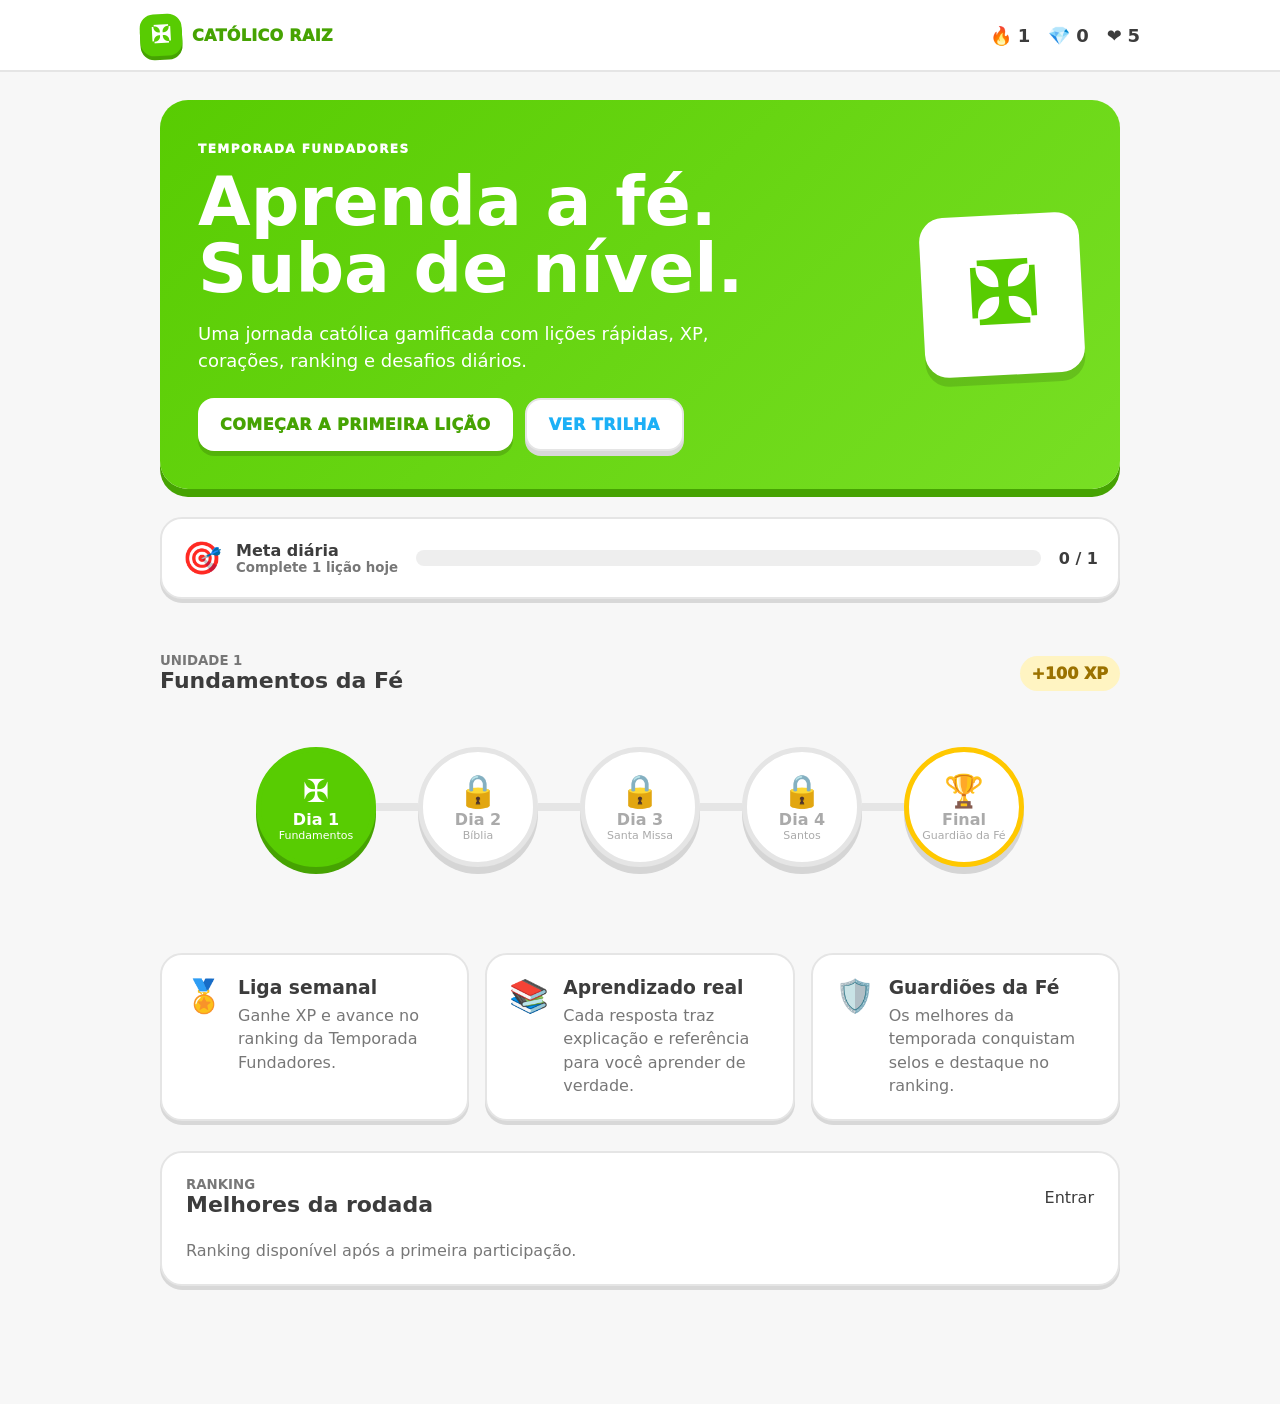
==== index.html @ 358987df "Remover autenticação antiga da home" ====
<!doctype html><html lang="pt-BR"><head><meta charset="utf-8"><meta name="viewport" content="width=device-width,initial-scale=1"><title>Liga do Católico Raiz</title><meta name="description" content="Aprenda, dispute e prove seu conhecimento da fé católica em uma jornada gamificada."><link rel="icon" href="favicon.svg" type="image/svg+xml"><link rel="stylesheet" href="styles.css"></head><body class="app-bg"><header class="app-header"><a class="app-brand" href="/"><span class="mascot small">✠</span><span>CATÓLICO RAIZ</span></a><div class="header-stats"><span>🔥 <b>1</b></span><span>💎 <b>0</b></span><span>❤️ <b>5</b></span></div></header><main class="home-shell"><section class="welcome-card"><div><span class="eyebrow">TEMPORADA FUNDADORES</span><h1>Aprenda a fé.<br>Suba de nível.</h1><p>Uma jornada católica gamificada com lições rápidas, XP, corações, ranking e desafios diários.</p><div class="actions"><a class="game-btn primary" href="/quiz">COMEÇAR A PRIMEIRA LIÇÃO</a><a class="game-btn secondary" href="#trilha">VER TRILHA</a></div></div><div class="mascot hero-mascot">✠</div></section><section class="daily-box"><div><span class="daily-icon">🎯</span><div><b>Meta diária</b><small>Complete 1 lição hoje</small></div></div><div class="daily-progress"><span style="width:0%"></span></div><strong>0 / 1</strong></section><section id="trilha" class="path-section"><div class="section-title"><span><small>UNIDADE 1</small><b>Fundamentos da Fé</b></span><span class="xp-pill">+100 XP</span></div><div class="learning-path"><a class="lesson-node active" href="/quiz"><span class="node-icon">✠</span><b>Dia 1</b><small>Fundamentos</small></a><div class="path-line"></div><div class="lesson-node locked"><span class="node-icon">🔒</span><b>Dia 2</b><small>Bíblia</small></div><div class="path-line"></div><div class="lesson-node locked"><span class="node-icon">🔒</span><b>Dia 3</b><small>Santa Missa</small></div><div class="path-line"></div><div class="lesson-node locked"><span class="node-icon">🔒</span><b>Dia 4</b><small>Santos</small></div><div class="path-line"></div><div class="lesson-node locked boss"><span class="node-icon">🏆</span><b>Final</b><small>Guardião da Fé</small></div></div></section><section class="home-grid"><article class="soft-card"><span class="card-icon">🏅</span><div><h3>Liga semanal</h3><p>Ganhe XP e avance no ranking da Temporada Fundadores.</p></div></article><article class="soft-card"><span class="card-icon">📚</span><div><h3>Aprendizado real</h3><p>Cada resposta traz explicação e referência para você aprender de verdade.</p></div></article><article class="soft-card"><span class="card-icon">🛡️</span><div><h3>Guardiões da Fé</h3><p>Os melhores da temporada conquistam selos e destaque no ranking.</p></div></article></section><section id="ranking" class="leader-card"><div class="section-title"><span><small>RANKING</small><b>Melhores da rodada</b></span><a href="/quiz">Entrar</a></div><div id="publicRanking" class="ranking-list"><p class="muted">Carregando ranking...</p></div></section></main><nav class="bottom-nav"><a class="selected" href="/"><span>⌂</span><small>Aprender</small></a><a href="#trilha"><span>🗺️</span><small>Trilha</small></a><a href="#ranking"><span>🏆</span><small>Ranking</small></a></nav><script src="config.js"></script><script src="api.js"></script><script src="home.js"></script></body></html>
---- styles.css ----
:root{--green:#58cc02;--green-dark:#46a302;--green-soft:#d7ffb8;--blue:#1cb0f6;--blue-dark:#1488c2;--yellow:#ffc800;--red:#ff4b4b;--purple:#ce82ff;--ink:#3c3c3c;--muted:#777;--line:#e5e5e5;--bg:#f7f7f7;--white:#fff;--shadow:0 4px 0 #d8d8d8}*{box-sizing:border-box}html{scroll-behavior:smooth}body{margin:0;font-family:Nunito,Inter,system-ui,-apple-system,Segoe UI,sans-serif;color:var(--ink);background:var(--bg)}a{text-decoration:none;color:inherit}button,input{font:inherit}.hidden{display:none!important}.app-bg{padding-bottom:90px}.app-header{height:72px;border-bottom:2px solid var(--line);background:#fff;display:flex;align-items:center;justify-content:space-between;padding:0 max(24px,calc((100vw - 1000px)/2));position:sticky;top:0;z-index:20}.app-brand{display:flex;align-items:center;gap:10px;font-weight:1000;color:var(--green-dark);letter-spacing:.02em}.mascot{width:76px;height:76px;border-radius:24px;background:var(--green);color:#fff;display:grid;place-items:center;font-size:40px;font-weight:1000;box-shadow:0 6px 0 var(--green-dark);transform:rotate(-3deg)}.mascot.small{width:42px;height:42px;border-radius:14px;font-size:24px;box-shadow:0 4px 0 var(--green-dark)}.header-stats{display:flex;gap:18px;font-size:18px}.home-shell{width:min(960px,92%);margin:28px auto}.welcome-card{background:linear-gradient(135deg,#58cc02,#78df24);border-radius:28px;padding:38px;display:flex;align-items:center;justify-content:space-between;color:#fff;box-shadow:0 8px 0 #46a302}.welcome-card h1{font-size:clamp(40px,7vw,68px);line-height:.98;margin:12px 0}.welcome-card p{font-size:18px;max-width:590px;line-height:1.5}.hero-mascot{width:160px;height:160px;font-size:84px;background:#fff;color:var(--green);box-shadow:0 9px 0 rgba(0,0,0,.13)}.eyebrow{font-size:12px;font-weight:1000;letter-spacing:.12em}.actions{display:flex;gap:12px;flex-wrap:wrap;margin-top:24px}.actions.vertical{flex-direction:column}.game-btn{border:0;border-radius:16px;padding:15px 22px;font-weight:1000;letter-spacing:.03em;cursor:pointer;display:inline-flex;justify-content:center;align-items:center;transition:.15s;box-shadow:0 5px 0 #d8d8d8}.game-btn:active{transform:translateY(3px);box-shadow:0 2px 0 #ccc}.game-btn.primary{background:var(--green);color:#fff;box-shadow:0 5px 0 var(--green-dark)}.welcome-card .game-btn.primary{background:#fff;color:var(--green-dark);box-shadow:0 5px 0 rgba(0,0,0,.15)}.game-btn.secondary{background:#fff;color:var(--blue);border:2px solid var(--line)}.game-btn.danger{background:#fff;color:var(--red);border:2px solid #ffd1d1}.game-btn.full{width:100%}.game-btn.disabled{background:#e5e5e5;color:#aaa;box-shadow:0 5px 0 #ccc}.daily-box,.soft-card,.leader-card,.lesson-card,.dashboard-card,.metric-grid article{background:#fff;border:2px solid var(--line);border-radius:22px;box-shadow:var(--shadow)}.daily-box{margin:28px 0;padding:20px;display:grid;grid-template-columns:auto 1fr auto;align-items:center;gap:18px}.daily-box>div:first-child{display:flex;align-items:center;gap:14px}.daily-box small,.rank-row small,.section-title small{display:block;color:var(--muted);font-weight:800}.daily-icon,.card-icon{font-size:32px}.daily-progress{height:16px;background:#eee;border-radius:99px;overflow:hidden}.daily-progress span{display:block;height:100%;background:var(--yellow)}.path-section{padding:26px 0}.section-title{display:flex;align-items:center;justify-content:space-between;margin-bottom:24px}.section-title b{font-size:22px}.xp-pill,.update-pill{background:#fff4c2;color:#9b7200;padding:8px 12px;border-radius:99px;font-weight:1000}.learning-path{display:flex;align-items:center;justify-content:center;flex-wrap:wrap;padding:30px 0}.lesson-node{width:120px;height:120px;border-radius:50%;background:#fff;border:5px solid var(--line);display:flex;flex-direction:column;align-items:center;justify-content:center;text-align:center;box-shadow:0 7px 0 #d5d5d5}.lesson-node.active{background:var(--green);border-color:var(--green);color:#fff;box-shadow:0 7px 0 var(--green-dark)}.lesson-node.locked{color:#aaa}.lesson-node.boss{border-color:var(--yellow)}.node-icon{font-size:32px}.lesson-node small{font-size:11px}.path-line{width:42px;height:8px;background:var(--line)}.home-grid{display:grid;grid-template-columns:repeat(3,1fr);gap:16px;margin:30px 0}.soft-card{padding:22px;display:flex;gap:14px}.soft-card h3{margin:0 0 6px}.soft-card p{margin:0;color:var(--muted);line-height:1.45}.leader-card{padding:24px}.ranking-list{display:grid;gap:10px}.rank-row{display:grid;grid-template-columns:42px 46px 1fr auto;align-items:center;padding:12px;border-radius:14px}.rank-row:hover{background:#f5f5f5}.rank-pos{font-weight:1000;text-align:center}.rank-pos.podium{color:#dd9d00;font-size:20px}.rank-avatar{font-size:28px}.rank-row strong{color:var(--blue)}.bottom-nav{display:none}.muted,.empty-state{color:var(--muted)}.quiz-bg{min-height:100vh;background:#fff}.lesson-header{height:76px;display:grid;grid-template-columns:48px 1fr auto;align-items:center;gap:18px;width:min(760px,92%);margin:auto}.icon-btn{border:0;background:transparent;color:#aaa;font-size:36px;font-weight:700;cursor:pointer}.lesson-progress{height:16px;background:#e5e5e5;border-radius:99px;overflow:hidden}.lesson-progress span{display:block;height:100%;background:var(--green);width:0;transition:.25s}.heart-counter{font-size:20px}.lesson-shell{width:min(720px,92%);margin:18px auto 60px}.center-card,.start-card,.result-card{padding:38px;text-align:center}.center-card .mascot,.start-card .mascot,.result-card .mascot{margin:0 auto 24px}.bounce{animation:bounce 1.3s infinite}@keyframes bounce{50%{transform:translateY(-8px) rotate(3deg)}}.start-card h1,.result-card h1{font-size:42px;margin:10px 0}.start-card>p{font-size:18px;color:var(--muted)}.lesson-info{display:flex;justify-content:center;gap:12px;flex-wrap:wrap;margin:22px 0}.lesson-info span{background:#f3f3f3;border-radius:99px;padding:9px 13px;font-weight:900}.input-grid{display:grid;grid-template-columns:1fr 1fr;gap:14px;text-align:left}.input-grid label,.admin-login label{display:grid;gap:7px;font-weight:900}.input-grid input,.admin-login input{border:2px solid var(--line);border-radius:14px;padding:14px;outline:none}.input-grid input:focus,.admin-login input:focus{border-color:var(--blue)}.consent{display:flex;gap:10px;text-align:left;margin:18px 0;color:var(--muted);font-size:13px}.question-top{display:flex;justify-content:space-between;align-items:center;margin-bottom:12px}.category-pill,.timer-pill{padding:8px 12px;border-radius:99px;font-weight:1000;font-size:12px}.category-pill{background:#ddf4ff;color:var(--blue-dark)}.timer-pill{background:#fff3f3;color:var(--red)}.question-card{padding:30px}.question-count{color:var(--muted);font-weight:900}.question-card h2{font-size:29px;line-height:1.25}.answer-grid{display:grid;gap:12px;margin-top:24px}.answer-btn{background:#fff;border:2px solid var(--line);box-shadow:0 4px 0 #d8d8d8;border-radius:17px;padding:15px;display:grid;grid-template-columns:42px 1fr;text-align:left;align-items:center;cursor:pointer;color:var(--ink)}.answer-btn span{width:34px;height:34px;border:2px solid var(--line);border-radius:10px;display:grid;place-items:center;font-weight:1000}.answer-btn.selected{border-color:var(--blue);background:#ddf4ff;box-shadow:0 4px 0 #84d8ff;color:var(--blue-dark)}.answer-btn.correct{border-color:var(--green);background:#d7ffb8;box-shadow:0 4px 0 #a5e66c}.answer-btn.wrong{border-color:var(--red);background:#ffdfe0;box-shadow:0 4px 0 #ffb4b4}.feedback-panel{margin:18px 0;padding:20px;border-radius:20px;display:grid;grid-template-columns:52px 1fr auto;gap:14px;align-items:center}.feedback-panel.success{background:#d7ffb8;color:#397b00}.feedback-panel.failure{background:#ffdfe0;color:#a32222}.feedback-icon{width:46px;height:46px;border-radius:50%;background:#fff;display:grid;place-items:center;font-size:28px;font-weight:1000}.feedback-panel h3,.feedback-panel p{margin:0 0 5px}.feedback-panel small{font-weight:900}.result-card{overflow:hidden}.confetti{font-size:36px;color:var(--yellow)}.result-stats{display:grid;grid-template-columns:repeat(3,1fr);gap:12px;margin:25px 0}.result-stats div{border:2px solid var(--line);border-radius:18px;padding:16px}.result-stats span,.result-stats b,.result-stats small{display:block}.result-stats span{font-size:26px}.result-stats b{font-size:24px}.result-stats small{color:var(--muted)}.admin-bg{background:#f4f7fb}.admin-login{width:min(440px,92%);margin:8vh auto;background:#fff;border:2px solid var(--line);border-radius:26px;padding:34px;text-align:center;box-shadow:var(--shadow)}.admin-login .mascot{margin:0 auto 22px}.admin-login h1{font-size:36px;margin:10px}.admin-login p{color:var(--muted)}.admin-login form{text-align:left}.admin-dashboard{width:min(1280px,94%);margin:28px auto 60px}.admin-header{display:flex;justify-content:space-between;align-items:center;gap:20px}.admin-header h1{font-size:44px;margin:8px 0}.admin-header p{color:var(--muted)}.metric-grid{display:grid;grid-template-columns:repeat(6,1fr);gap:14px;margin:24px 0}.metric-grid article{padding:18px}.metric-grid span{font-size:26px}.metric-grid small,.metric-grid b{display:block}.metric-grid small{color:var(--muted);font-weight:900;margin:8px 0 4px}.metric-grid b{font-size:30px}.admin-layout{display:grid;grid-template-columns:1.4fr .6fr;gap:18px}.dashboard-card{padding:22px;margin-bottom:18px}.sticky-card{position:sticky;top:18px}.admin-bar-row{display:grid;grid-template-columns:34px 1fr 80px;gap:12px;align-items:center;margin:12px 0}.admin-bar-row>div{height:14px;background:#eee;border-radius:99px;overflow:hidden}.admin-bar-row i{display:block;height:100%;background:var(--blue)}.admin-bar-row b{text-align:right;font-size:13px}.insight-head{display:flex;justify-content:space-between;align-items:center}.insight-head small{display:block;color:var(--muted)}.accuracy-badge{background:#fff4c2;color:#9b7200;padding:7px 10px;border-radius:99px;font-weight:1000}.accuracy-badge.good{background:#d7ffb8;color:#397b00}.accuracy-badge.bad{background:#ffdfe0;color:#a32222}.insight-chips{display:flex;gap:8px;flex-wrap:wrap;margin:14px 0}.insight-chips span{background:#f3f3f3;border-radius:99px;padding:7px 10px;font-size:12px;font-weight:900}.table-wrap{overflow:auto}table{width:100%;border-collapse:collapse}th,td{text-align:left;padding:13px;border-bottom:1px solid var(--line)}th{font-size:12px;color:var(--muted)}.status{padding:6px 9px;border-radius:99px;font-size:11px;font-weight:1000}.status.submitted{background:#d7ffb8;color:#397b00}.status.in_progress{background:#ddf4ff;color:#1488c2}.status.expired{background:#ffdfe0;color:#a32222}.error{color:var(--red);font-weight:800}.footer{color:var(--muted)}@media(max-width:900px){.home-grid,.admin-layout{grid-template-columns:1fr}.metric-grid{grid-template-columns:repeat(3,1fr)}.hero-mascot{display:none}.learning-path{flex-direction:column}.path-line{width:8px;height:35px}.sticky-card{position:static}}@media(max-width:620px){.app-header{height:60px;padding:0 16px}.header-stats{gap:9px;font-size:14px}.home-shell{margin-top:16px}.welcome-card{padding:25px;box-shadow:0 6px 0 var(--green-dark)}.welcome-card h1{font-size:43px}.welcome-card p{font-size:16px}.daily-box{grid-template-columns:1fr auto}.daily-progress{grid-column:1/-1}.home-grid{grid-template-columns:1fr}.bottom-nav{position:fixed;bottom:0;left:0;right:0;height:74px;background:#fff;border-top:2px solid var(--line);display:flex;justify-content:space-around;z-index:30}.bottom-nav a{display:flex;flex-direction:column;align-items:center;justify-content:center;color:#aaa;font-weight:900}.bottom-nav a.selected{color:var(--green)}.bottom-nav span{font-size:24px}.input-grid{grid-template-columns:1fr}.lesson-shell{width:94%}.lesson-card{border-radius:18px}.question-card,.start-card,.result-card{padding:22px}.feedback-panel{grid-template-columns:45px 1fr}.feedback-panel .game-btn{grid-column:1/-1}.result-stats{gap:7px}.result-stats div{padding:11px}.metric-grid{grid-template-columns:repeat(2,1fr)}.admin-header{align-items:flex-start;flex-direction:column}.admin-header h1{font-size:36px}.admin-dashboard{width:92%}.section-title{align-items:flex-start;gap:10px}.app-brand>span:last-child{display:none}}
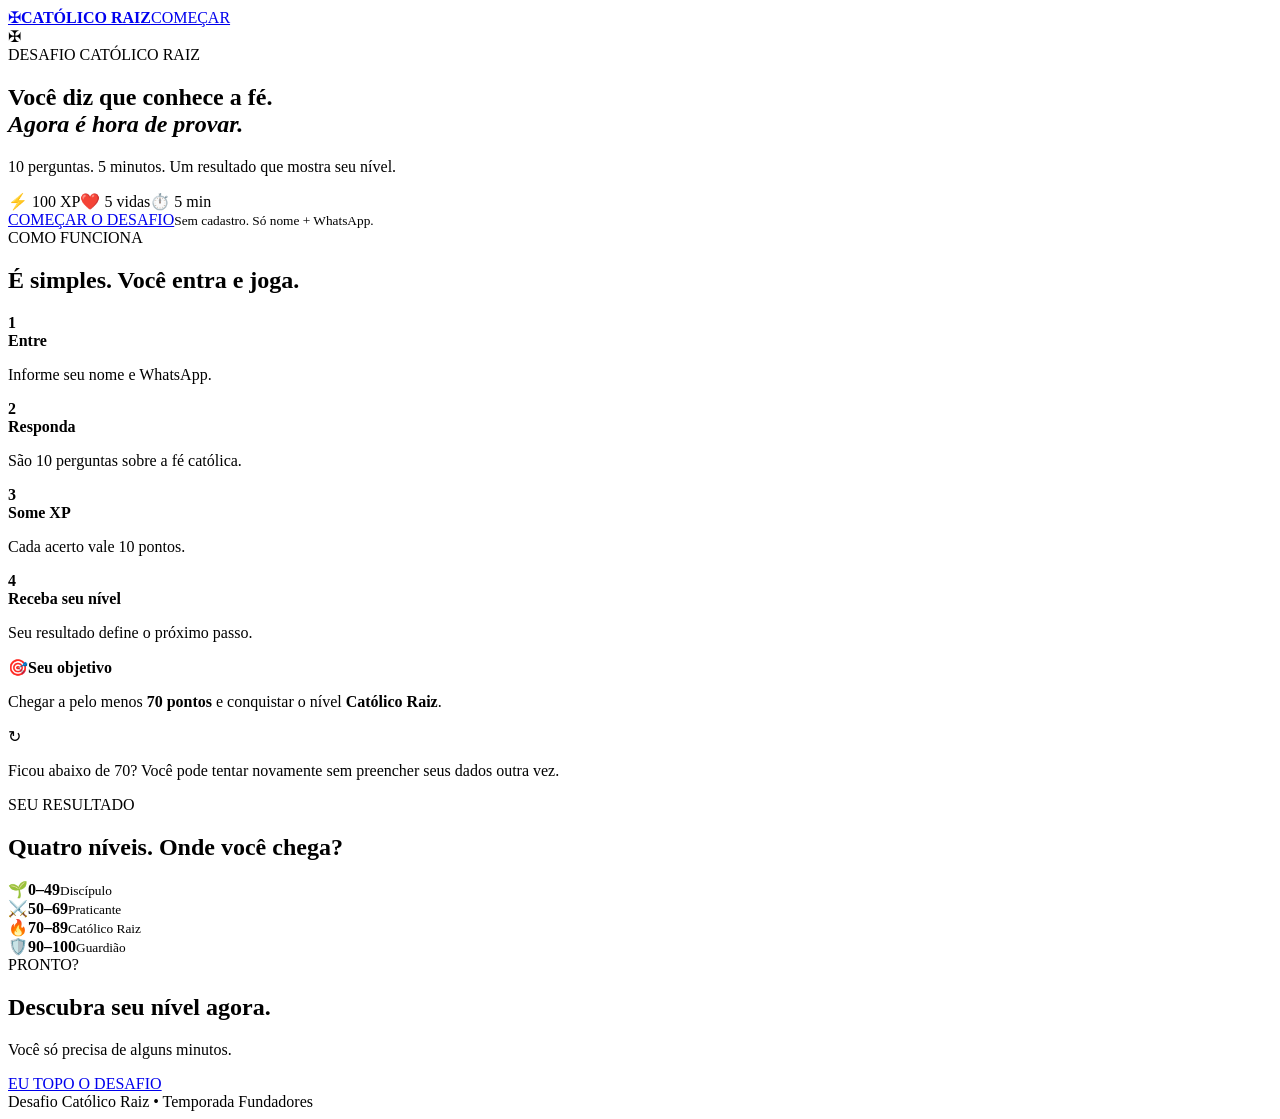
==== commit 7516f4bf: "Adicionar home explicativa e direcional" ====
--- a/index.html
+++ b/index.html
@@ -1 +1 @@
-<!doctype html><html lang="pt-BR"><head><meta charset="utf-8"><meta name="viewport" content="width=device-width,initial-scale=1"><title>Liga do Católico Raiz</title><meta name="description" content="Aprenda, dispute e prove seu conhecimento da fé católica em uma jornada gamificada."><link rel="icon" href="favicon.svg" type="image/svg+xml"><link rel="stylesheet" href="styles.css"></head><body class="app-bg"><header class="app-header"><a class="app-brand" href="/"><span class="mascot small">✠</span><span>CATÓLICO RAIZ</span></a><div class="header-stats"><span>🔥 <b>1</b></span><span>💎 <b>0</b></span><span>❤️ <b>5</b></span></div></header><main class="home-shell"><section class="welcome-card"><div><span class="eyebrow">TEMPORADA FUNDADORES</span><h1>Aprenda a fé.<br>Suba de nível.</h1><p>Uma jornada católica gamificada com lições rápidas, XP, corações, ranking e desafios diários.</p><div class="actions"><a class="game-btn primary" href="/quiz">COMEÇAR A PRIMEIRA LIÇÃO</a><a class="game-btn secondary" href="#trilha">VER TRILHA</a></div></div><div class="mascot hero-mascot">✠</div></section><section class="daily-box"><div><span class="daily-icon">🎯</span><div><b>Meta diária</b><small>Complete 1 lição hoje</small></div></div><div class="daily-progress"><span style="width:0%"></span></div><strong>0 / 1</strong></section><section id="trilha" class="path-section"><div class="section-title"><span><small>UNIDADE 1</small><b>Fundamentos da Fé</b></span><span class="xp-pill">+100 XP</span></div><div class="learning-path"><a class="lesson-node active" href="/quiz"><span class="node-icon">✠</span><b>Dia 1</b><small>Fundamentos</small></a><div class="path-line"></div><div class="lesson-node locked"><span class="node-icon">🔒</span><b>Dia 2</b><small>Bíblia</small></div><div class="path-line"></div><div class="lesson-node locked"><span class="node-icon">🔒</span><b>Dia 3</b><small>Santa Missa</small></div><div class="path-line"></div><div class="lesson-node locked"><span class="node-icon">🔒</span><b>Dia 4</b><small>Santos</small></div><div class="path-line"></div><div class="lesson-node locked boss"><span class="node-icon">🏆</span><b>Final</b><small>Guardião da Fé</small></div></div></section><section class="home-grid"><article class="soft-card"><span class="card-icon">🏅</span><div><h3>Liga semanal</h3><p>Ganhe XP e avance no ranking da Temporada Fundadores.</p></div></article><article class="soft-card"><span class="card-icon">📚</span><div><h3>Aprendizado real</h3><p>Cada resposta traz explicação e referência para você aprender de verdade.</p></div></article><article class="soft-card"><span class="card-icon">🛡️</span><div><h3>Guardiões da Fé</h3><p>Os melhores da temporada conquistam selos e destaque no ranking.</p></div></article></section><section id="ranking" class="leader-card"><div class="section-title"><span><small>RANKING</small><b>Melhores da rodada</b></span><a href="/quiz">Entrar</a></div><div id="publicRanking" class="ranking-list"><p class="muted">Carregando ranking...</p></div></section></main><nav class="bottom-nav"><a class="selected" href="/"><span>⌂</span><small>Aprender</small></a><a href="#trilha"><span>🗺️</span><small>Trilha</small></a><a href="#ranking"><span>🏆</span><small>Ranking</small></a></nav><script src="config.js"></script><script src="api.js"></script><script src="home.js"></script></body></html>+<!doctype html><html lang="pt-BR"><head><meta charset="utf-8"><meta name="viewport" content="width=device-width,initial-scale=1,viewport-fit=cover"><meta name="theme-color" content="#ffffff"><title>Católico Raiz — Prove seu conhecimento</title><meta name="description" content="10 perguntas, 5 minutos e um resultado. Descubra seu nível no Desafio Católico Raiz."><link rel="icon" href="favicon.svg" type="image/svg+xml"><link rel="stylesheet" href="landing.css"></head><body><header class="top"><a class="brand" href="/"><span>✠</span><b>CATÓLICO RAIZ</b></a><a class="mini-cta" href="/quiz">COMEÇAR</a></header><main><section class="hero"><div class="hero-mark">✠</div><span class="eyebrow">DESAFIO CATÓLICO RAIZ</span><h1>Você diz que conhece a fé.<br><em>Agora é hora de provar.</em></h1><p>10 perguntas. 5 minutos. Um resultado que mostra seu nível.</p><div class="quick-facts"><span>⚡ 100 XP</span><span>❤️ 5 vidas</span><span>⏱️ 5 min</span></div><a class="cta" href="/quiz">COMEÇAR O DESAFIO</a><small>Sem cadastro. Só nome + WhatsApp.</small></section><section class="section"><div class="section-head"><span>COMO FUNCIONA</span><h2>É simples. Você entra e joga.</h2></div><div class="steps"><article><b>1</b><div><strong>Entre</strong><p>Informe seu nome e WhatsApp.</p></div></article><article><b>2</b><div><strong>Responda</strong><p>São 10 perguntas sobre a fé católica.</p></div></article><article><b>3</b><div><strong>Some XP</strong><p>Cada acerto vale 10 pontos.</p></div></article><article><b>4</b><div><strong>Receba seu nível</strong><p>Seu resultado define o próximo passo.</p></div></article></div></section><section class="rule-card"><div><span class="rule-icon">🎯</span><strong>Seu objetivo</strong><p>Chegar a pelo menos <b>70 pontos</b> e conquistar o nível <b>Católico Raiz</b>.</p></div><div class="retry-note"><span>↻</span><p>Ficou abaixo de 70? Você pode tentar novamente sem preencher seus dados outra vez.</p></div></section><section class="section"><div class="section-head"><span>SEU RESULTADO</span><h2>Quatro níveis. Onde você chega?</h2></div><div class="levels"><div><span>🌱</span><b>0–49</b><small>Discípulo</small></div><div><span>⚔️</span><b>50–69</b><small>Praticante</small></div><div class="hot"><span>🔥</span><b>70–89</b><small>Católico Raiz</small></div><div><span>🛡️</span><b>90–100</b><small>Guardião</small></div></div></section><section class="final"><span class="eyebrow">PRONTO?</span><h2>Descubra seu nível agora.</h2><p>Você só precisa de alguns minutos.</p><a class="cta" href="/quiz">EU TOPO O DESAFIO</a></section></main><footer>Desafio Católico Raiz • Temporada Fundadores</footer></body></html>
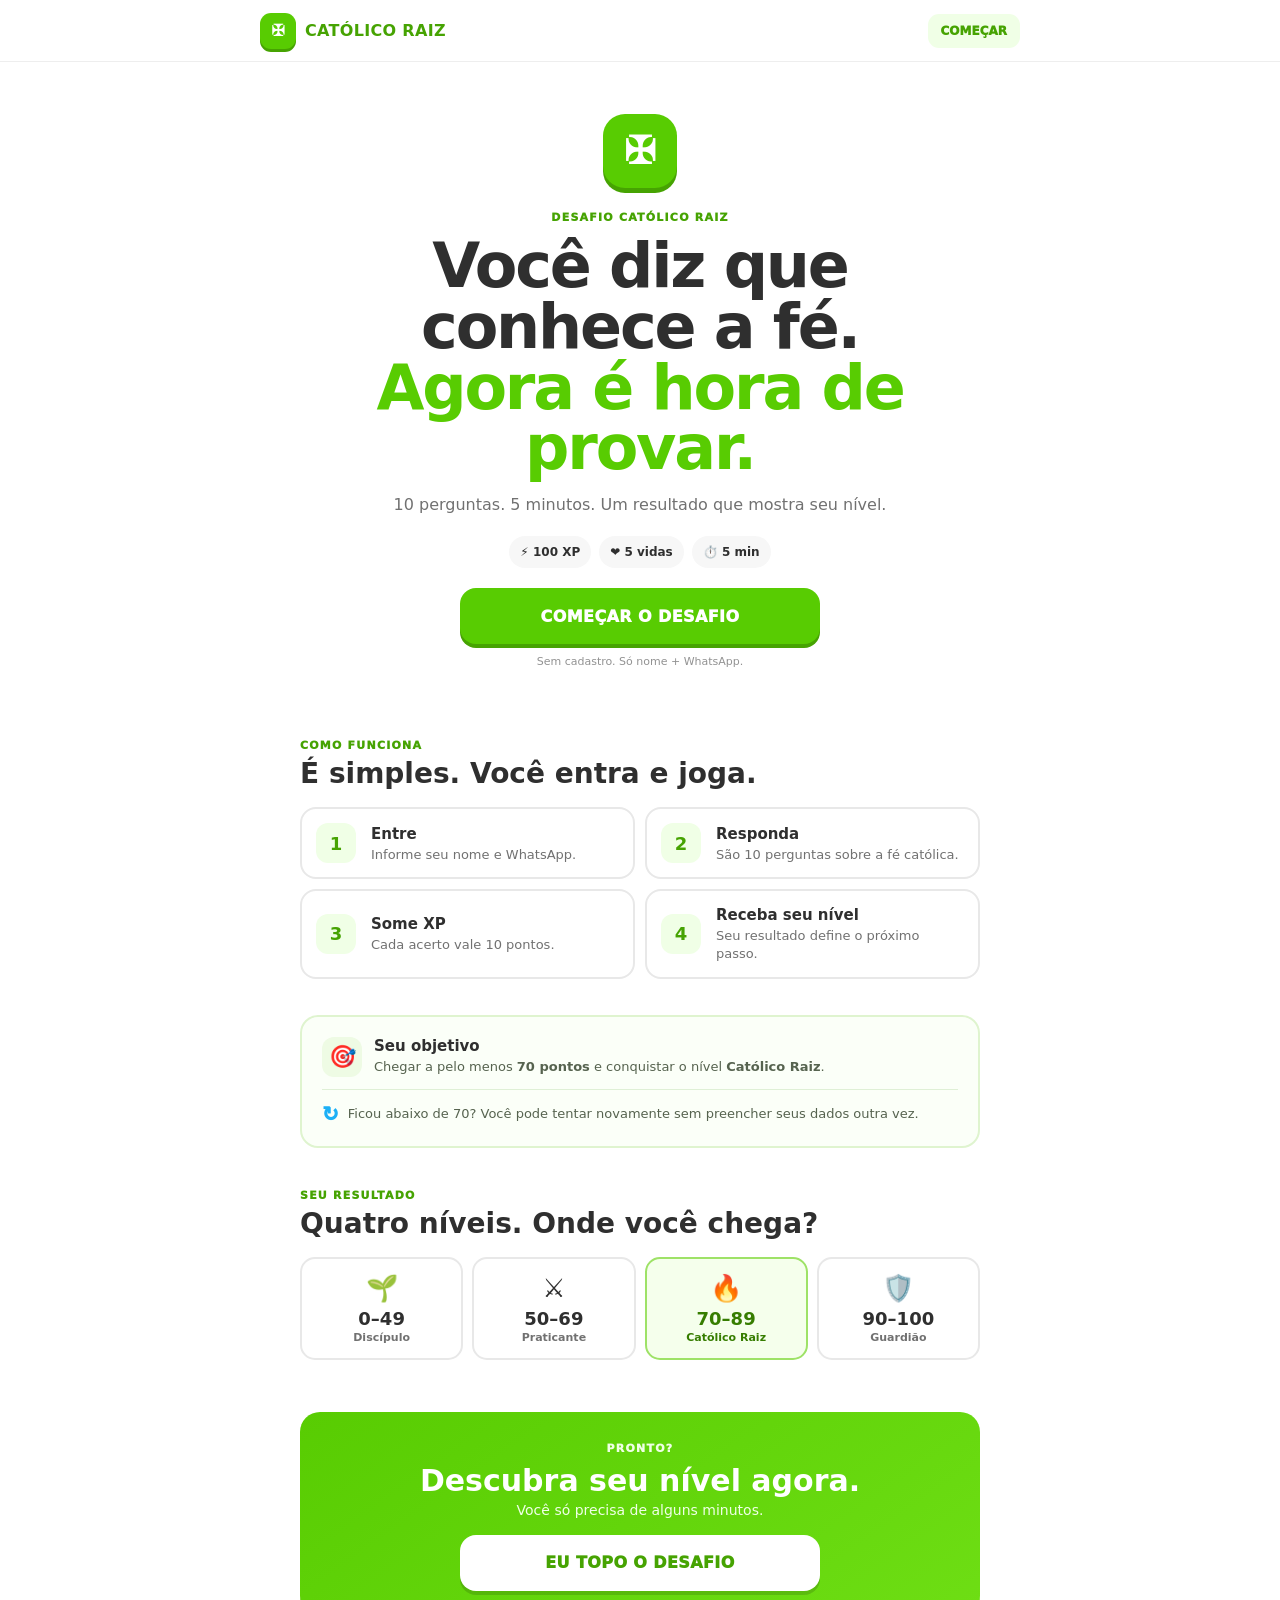
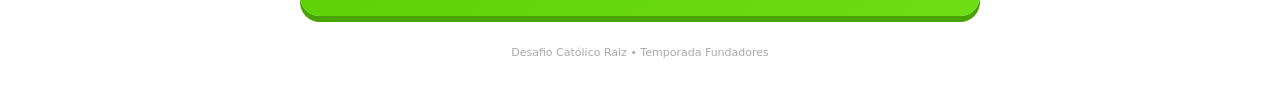
==== commit d772d5bb: "Precarregar quiz e perguntas na home" ====
--- a/index.html
+++ b/index.html
@@ -1 +1 @@
-<!doctype html><html lang="pt-BR"><head><meta charset="utf-8"><meta name="viewport" content="width=device-width,initial-scale=1,viewport-fit=cover"><meta name="theme-color" content="#ffffff"><title>Católico Raiz — Prove seu conhecimento</title><meta name="description" content="10 perguntas, 5 minutos e um resultado. Descubra seu nível no Desafio Católico Raiz."><link rel="icon" href="favicon.svg" type="image/svg+xml"><link rel="stylesheet" href="landing.css"></head><body><header class="top"><a class="brand" href="/"><span>✠</span><b>CATÓLICO RAIZ</b></a><a class="mini-cta" href="/quiz">COMEÇAR</a></header><main><section class="hero"><div class="hero-mark">✠</div><span class="eyebrow">DESAFIO CATÓLICO RAIZ</span><h1>Você diz que conhece a fé.<br><em>Agora é hora de provar.</em></h1><p>10 perguntas. 5 minutos. Um resultado que mostra seu nível.</p><div class="quick-facts"><span>⚡ 100 XP</span><span>❤️ 5 vidas</span><span>⏱️ 5 min</span></div><a class="cta" href="/quiz">COMEÇAR O DESAFIO</a><small>Sem cadastro. Só nome + WhatsApp.</small></section><section class="section"><div class="section-head"><span>COMO FUNCIONA</span><h2>É simples. Você entra e joga.</h2></div><div class="steps"><article><b>1</b><div><strong>Entre</strong><p>Informe seu nome e WhatsApp.</p></div></article><article><b>2</b><div><strong>Responda</strong><p>São 10 perguntas sobre a fé católica.</p></div></article><article><b>3</b><div><strong>Some XP</strong><p>Cada acerto vale 10 pontos.</p></div></article><article><b>4</b><div><strong>Receba seu nível</strong><p>Seu resultado define o próximo passo.</p></div></article></div></section><section class="rule-card"><div><span class="rule-icon">🎯</span><strong>Seu objetivo</strong><p>Chegar a pelo menos <b>70 pontos</b> e conquistar o nível <b>Católico Raiz</b>.</p></div><div class="retry-note"><span>↻</span><p>Ficou abaixo de 70? Você pode tentar novamente sem preencher seus dados outra vez.</p></div></section><section class="section"><div class="section-head"><span>SEU RESULTADO</span><h2>Quatro níveis. Onde você chega?</h2></div><div class="levels"><div><span>🌱</span><b>0–49</b><small>Discípulo</small></div><div><span>⚔️</span><b>50–69</b><small>Praticante</small></div><div class="hot"><span>🔥</span><b>70–89</b><small>Católico Raiz</small></div><div><span>🛡️</span><b>90–100</b><small>Guardião</small></div></div></section><section class="final"><span class="eyebrow">PRONTO?</span><h2>Descubra seu nível agora.</h2><p>Você só precisa de alguns minutos.</p><a class="cta" href="/quiz">EU TOPO O DESAFIO</a></section></main><footer>Desafio Católico Raiz • Temporada Fundadores</footer></body></html>+<!doctype html><html lang="pt-BR"><head><meta charset="utf-8"><meta name="viewport" content="width=device-width,initial-scale=1,viewport-fit=cover"><meta name="theme-color" content="#ffffff"><title>Católico Raiz — Prove seu conhecimento</title><meta name="description" content="10 perguntas, 5 minutos e um resultado. Descubra seu nível no Desafio Católico Raiz."><link rel="icon" href="favicon.svg" type="image/svg+xml"><link rel="prefetch" href="/quiz"><link rel="prefetch" href="/quiz-data.v1.json" as="fetch" crossorigin="anonymous"><link rel="stylesheet" href="landing.css"></head><body><header class="top"><a class="brand" href="/"><span>✠</span><b>CATÓLICO RAIZ</b></a><a class="mini-cta" href="/quiz">COMEÇAR</a></header><main><section class="hero"><div class="hero-mark">✠</div><span class="eyebrow">DESAFIO CATÓLICO RAIZ</span><h1>Você diz que conhece a fé.<br><em>Agora é hora de provar.</em></h1><p>10 perguntas. 5 minutos. Um resultado que mostra seu nível.</p><div class="quick-facts"><span>⚡ 100 XP</span><span>❤️ 5 vidas</span><span>⏱️ 5 min</span></div><a class="cta" href="/quiz">COMEÇAR O DESAFIO</a><small>Sem cadastro. Só nome + WhatsApp.</small></section><section class="section"><div class="section-head"><span>COMO FUNCIONA</span><h2>É simples. Você entra e joga.</h2></div><div class="steps"><article><b>1</b><div><strong>Entre</strong><p>Informe seu nome e WhatsApp.</p></div></article><article><b>2</b><div><strong>Responda</strong><p>São 10 perguntas sobre a fé católica.</p></div></article><article><b>3</b><div><strong>Some XP</strong><p>Cada acerto vale 10 pontos.</p></div></article><article><b>4</b><div><strong>Receba seu nível</strong><p>Seu resultado define o próximo passo.</p></div></article></div></section><section class="rule-card"><div><span class="rule-icon">🎯</span><strong>Seu objetivo</strong><p>Chegar a pelo menos <b>70 pontos</b> e conquistar o nível <b>Católico Raiz</b>.</p></div><div class="retry-note"><span>↻</span><p>Ficou abaixo de 70? Você pode tentar novamente sem preencher seus dados outra vez.</p></div></section><section class="section"><div class="section-head"><span>SEU RESULTADO</span><h2>Quatro níveis. Onde você chega?</h2></div><div class="levels"><div><span>🌱</span><b>0–49</b><small>Discípulo</small></div><div><span>⚔️</span><b>50–69</b><small>Praticante</small></div><div class="hot"><span>🔥</span><b>70–89</b><small>Católico Raiz</small></div><div><span>🛡️</span><b>90–100</b><small>Guardião</small></div></div></section><section class="final"><span class="eyebrow">PRONTO?</span><h2>Descubra seu nível agora.</h2><p>Você só precisa de alguns minutos.</p><a class="cta" href="/quiz">EU TOPO O DESAFIO</a></section></main><footer>Desafio Católico Raiz • Temporada Fundadores</footer></body></html>
--- a/landing.css
+++ b/landing.css
@@ -0,0 +1 @@
+:root{--g:#58cc02;--gd:#46a302;--ink:#2f2f2f;--muted:#717171;--line:#e8e8e8;--soft:#f7f7f7;--blue:#1cb0f6;--yellow:#ffc800;--red:#ff4b4b}*{box-sizing:border-box}html{-webkit-text-size-adjust:100%;text-size-adjust:100%}body{margin:0;background:#fff;color:var(--ink);font-family:system-ui,-apple-system,BlinkMacSystemFont,"Segoe UI",sans-serif}a{text-decoration:none;color:inherit}.top{position:sticky;top:0;z-index:20;height:62px;padding:0 16px;display:flex;align-items:center;justify-content:space-between;background:rgba(255,255,255,.96);border-bottom:1px solid #eee;backdrop-filter:blur(10px)}.brand{display:flex;align-items:center;gap:9px;color:var(--gd);font-weight:1000;letter-spacing:.02em}.brand span{width:36px;height:36px;border-radius:11px;background:var(--g);color:#fff;display:grid;place-items:center;box-shadow:0 3px 0 var(--gd)}.mini-cta{padding:10px 13px;border-radius:11px;background:#f0ffe6;color:var(--gd);font-size:12px;font-weight:1000}.hero,.section,.rule-card,.final,footer{width:min(680px,92%);margin-left:auto;margin-right:auto}.hero{padding:34px 0 30px;text-align:center}.hero-mark{width:74px;height:74px;margin:0 auto 18px;border-radius:22px;display:grid;place-items:center;background:var(--g);color:#fff;font-size:38px;font-weight:1000;box-shadow:0 5px 0 var(--gd)}.eyebrow{font-size:11px;font-weight:1000;letter-spacing:.11em;color:var(--gd)}h1{font-size:clamp(38px,11vw,62px);line-height:.98;margin:11px 0 14px;letter-spacing:-.035em}h1 em{font-style:normal;color:var(--g)}.hero>p{margin:0 auto;max-width:520px;color:var(--muted);font-size:16px;line-height:1.45}.quick-facts{display:flex;justify-content:center;gap:8px;flex-wrap:wrap;margin:20px 0}.quick-facts span{padding:9px 11px;border-radius:999px;background:var(--soft);font-size:12px;font-weight:900}.cta{width:100%;min-height:56px;padding:15px 18px;border-radius:16px;background:var(--g);color:#fff;display:flex;align-items:center;justify-content:center;font-weight:1000;letter-spacing:.025em;box-shadow:0 4px 0 var(--gd);touch-action:manipulation}.cta:active{transform:translateY(2px);box-shadow:0 2px 0 var(--gd)}.hero small{display:block;margin-top:11px;color:#929292;font-size:11px}.section{padding:28px 0}.section-head span{font-size:11px;color:var(--gd);font-weight:1000;letter-spacing:.11em}.section-head h2{margin:6px 0 18px;font-size:28px;line-height:1.08}.steps{display:grid;gap:10px}.steps article{display:grid;grid-template-columns:44px 1fr;gap:11px;align-items:center;padding:14px;border:2px solid var(--line);border-radius:16px;background:#fff}.steps article>b{width:40px;height:40px;border-radius:12px;display:grid;place-items:center;background:#f0ffe6;color:var(--gd);font-size:18px}.steps strong{font-size:15px}.steps p{margin:3px 0 0;color:var(--muted);font-size:13px;line-height:1.35}.rule-card{padding:16px;border:2px solid #dff4cf;border-radius:18px;background:#fbfff8}.rule-card>div:first-child{display:grid;grid-template-columns:42px 1fr;column-gap:10px;align-items:center}.rule-card strong{font-size:15px}.rule-card p{margin:3px 0 0;color:#56634f;font-size:13px;line-height:1.4}.rule-icon{grid-row:1/3;width:40px;height:40px;border-radius:12px;background:#eefbe4;display:grid;place-items:center;font-size:22px}.retry-note{margin-top:12px;padding-top:12px;border-top:1px solid #dff0d6;display:flex;gap:9px;align-items:flex-start}.retry-note span{font-size:20px;color:var(--blue);font-weight:1000}.levels{display:grid;grid-template-columns:repeat(2,1fr);gap:9px}.levels>div{padding:14px 10px;border:2px solid var(--line);border-radius:15px;text-align:center;background:#fff}.levels span,.levels b,.levels small{display:block}.levels span{font-size:26px}.levels b{margin:5px 0 2px;font-size:18px}.levels small{color:var(--muted);font-size:11px;font-weight:800}.levels .hot{border-color:#9ee267;background:#f5ffec}.levels .hot b,.levels .hot small{color:#367d00}.final{margin-top:16px;margin-bottom:26px;padding:25px 18px;border-radius:20px;text-align:center;background:linear-gradient(145deg,#58cc02,#6ede14);color:#fff;box-shadow:0 6px 0 var(--gd)}.final .eyebrow{color:#efffe5}.final h2{margin:7px 0 4px;font-size:30px}.final p{margin:0 0 17px;color:#efffe7;font-size:14px}.final .cta{background:#fff;color:var(--gd);box-shadow:0 4px 0 rgba(0,0,0,.14)}footer{padding:4px 0 28px;text-align:center;color:#aaa;font-size:11px}@media(min-width:640px){.top{padding:0 max(20px,calc((100vw - 760px)/2))}.hero{padding-top:52px}.hero .cta,.final .cta{max-width:360px;margin-left:auto;margin-right:auto}.steps{grid-template-columns:1fr 1fr}.levels{grid-template-columns:repeat(4,1fr)}.section{padding:36px 0}.rule-card{padding:20px}}@media(prefers-reduced-motion:reduce){*{scroll-behavior:auto!important;transition:none!important}}
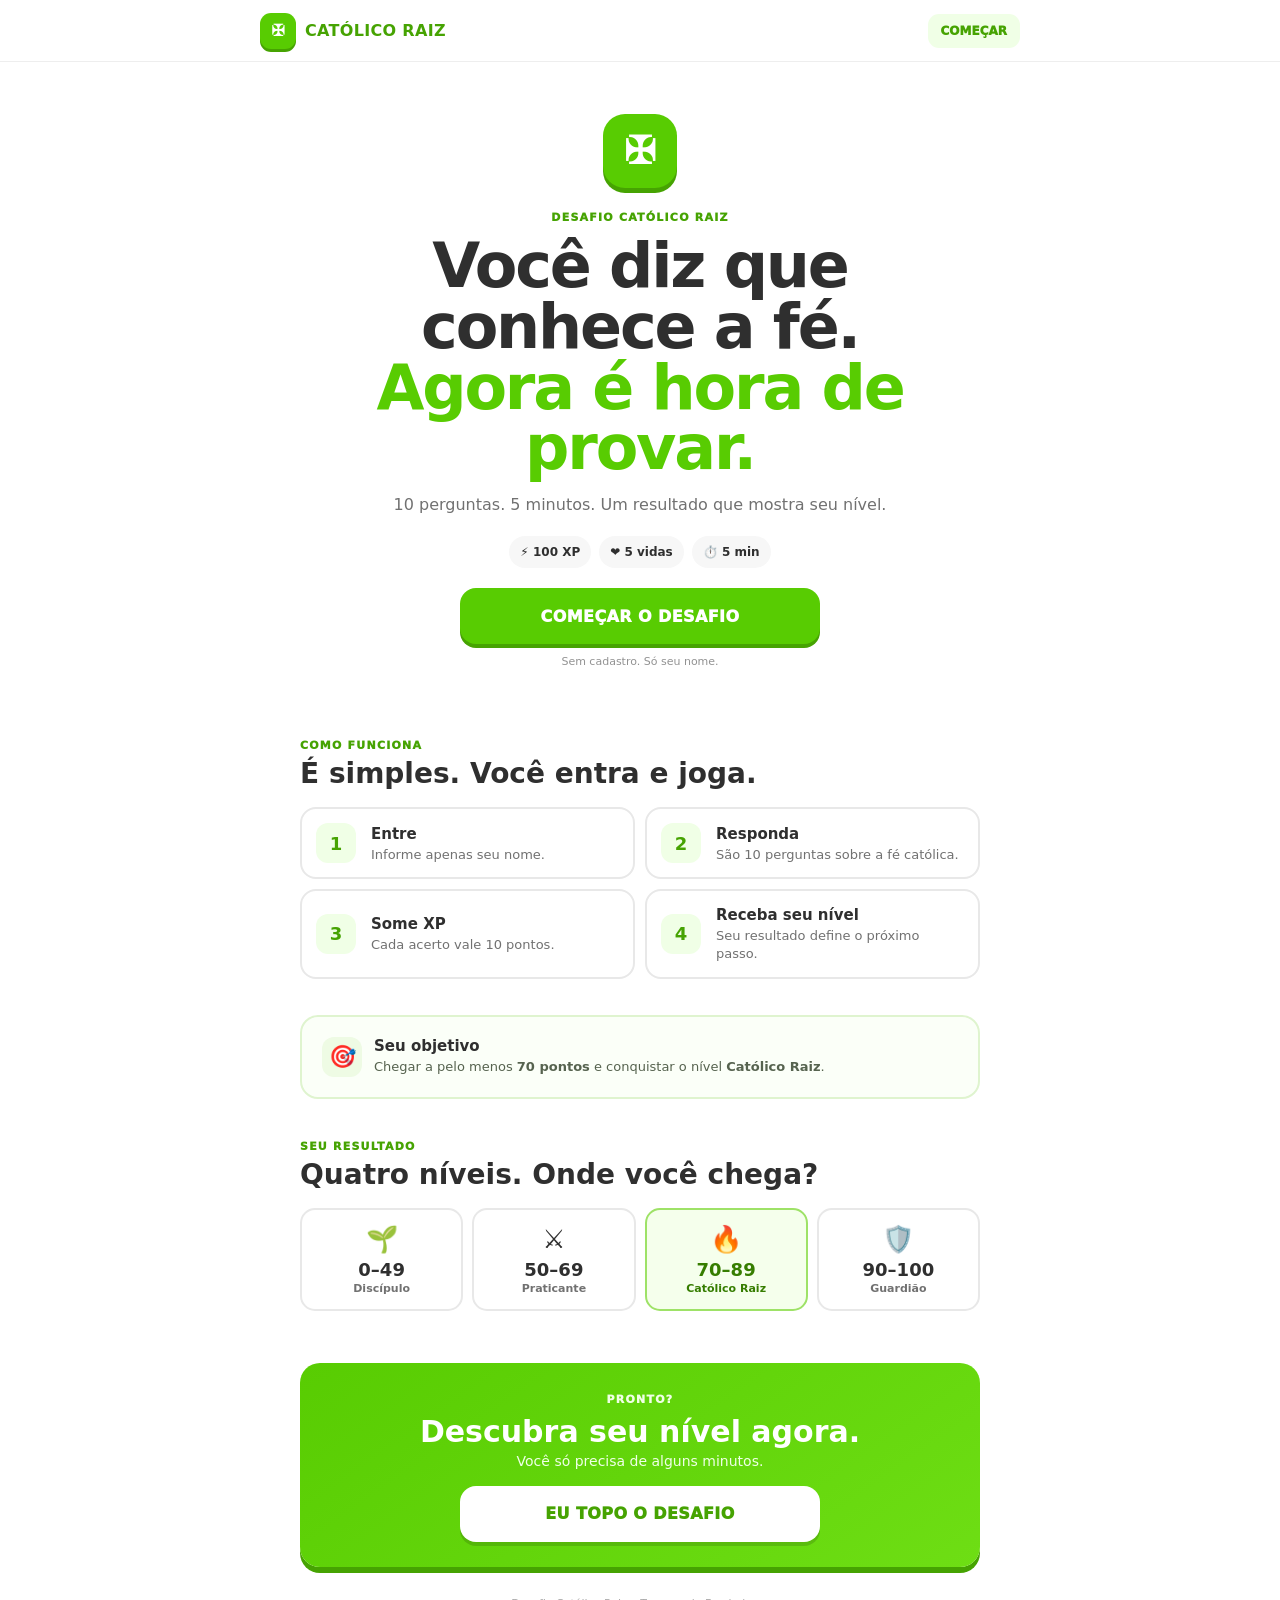
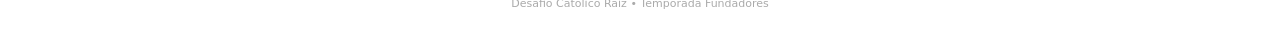
==== commit 5f08dacf: "Atualizar landing para entrada somente com nome" ====
--- a/index.html
+++ b/index.html
@@ -1 +1 @@
-<!doctype html><html lang="pt-BR"><head><meta charset="utf-8"><meta name="viewport" content="width=device-width,initial-scale=1,viewport-fit=cover"><meta name="theme-color" content="#ffffff"><title>Católico Raiz — Prove seu conhecimento</title><meta name="description" content="10 perguntas, 5 minutos e um resultado. Descubra seu nível no Desafio Católico Raiz."><link rel="icon" href="favicon.svg" type="image/svg+xml"><link rel="prefetch" href="/quiz"><link rel="prefetch" href="/quiz-data.v1.json" as="fetch" crossorigin="anonymous"><link rel="stylesheet" href="landing.css"></head><body><header class="top"><a class="brand" href="/"><span>✠</span><b>CATÓLICO RAIZ</b></a><a class="mini-cta" href="/quiz">COMEÇAR</a></header><main><section class="hero"><div class="hero-mark">✠</div><span class="eyebrow">DESAFIO CATÓLICO RAIZ</span><h1>Você diz que conhece a fé.<br><em>Agora é hora de provar.</em></h1><p>10 perguntas. 5 minutos. Um resultado que mostra seu nível.</p><div class="quick-facts"><span>⚡ 100 XP</span><span>❤️ 5 vidas</span><span>⏱️ 5 min</span></div><a class="cta" href="/quiz">COMEÇAR O DESAFIO</a><small>Sem cadastro. Só nome + WhatsApp.</small></section><section class="section"><div class="section-head"><span>COMO FUNCIONA</span><h2>É simples. Você entra e joga.</h2></div><div class="steps"><article><b>1</b><div><strong>Entre</strong><p>Informe seu nome e WhatsApp.</p></div></article><article><b>2</b><div><strong>Responda</strong><p>São 10 perguntas sobre a fé católica.</p></div></article><article><b>3</b><div><strong>Some XP</strong><p>Cada acerto vale 10 pontos.</p></div></article><article><b>4</b><div><strong>Receba seu nível</strong><p>Seu resultado define o próximo passo.</p></div></article></div></section><section class="rule-card"><div><span class="rule-icon">🎯</span><strong>Seu objetivo</strong><p>Chegar a pelo menos <b>70 pontos</b> e conquistar o nível <b>Católico Raiz</b>.</p></div><div class="retry-note"><span>↻</span><p>Ficou abaixo de 70? Você pode tentar novamente sem preencher seus dados outra vez.</p></div></section><section class="section"><div class="section-head"><span>SEU RESULTADO</span><h2>Quatro níveis. Onde você chega?</h2></div><div class="levels"><div><span>🌱</span><b>0–49</b><small>Discípulo</small></div><div><span>⚔️</span><b>50–69</b><small>Praticante</small></div><div class="hot"><span>🔥</span><b>70–89</b><small>Católico Raiz</small></div><div><span>🛡️</span><b>90–100</b><small>Guardião</small></div></div></section><section class="final"><span class="eyebrow">PRONTO?</span><h2>Descubra seu nível agora.</h2><p>Você só precisa de alguns minutos.</p><a class="cta" href="/quiz">EU TOPO O DESAFIO</a></section></main><footer>Desafio Católico Raiz • Temporada Fundadores</footer></body></html>+<!doctype html><html lang="pt-BR"><head><meta charset="utf-8"><meta name="viewport" content="width=device-width,initial-scale=1,viewport-fit=cover"><meta name="theme-color" content="#ffffff"><title>Católico Raiz — Prove seu conhecimento</title><meta name="description" content="10 perguntas, 5 minutos e um resultado. Descubra seu nível no Desafio Católico Raiz."><link rel="icon" href="/favicon.svg" type="image/svg+xml"><link rel="prefetch" href="/quiz"><link rel="prefetch" href="/quiz-data.v1.json" as="fetch" crossorigin="anonymous"><link rel="stylesheet" href="/landing.css"></head><body><header class="top"><a class="brand" href="/"><span>✠</span><b>CATÓLICO RAIZ</b></a><a class="mini-cta" href="/quiz">COMEÇAR</a></header><main><section class="hero"><div class="hero-mark">✠</div><span class="eyebrow">DESAFIO CATÓLICO RAIZ</span><h1>Você diz que conhece a fé.<br><em>Agora é hora de provar.</em></h1><p>10 perguntas. 5 minutos. Um resultado que mostra seu nível.</p><div class="quick-facts"><span>⚡ 100 XP</span><span>❤️ 5 vidas</span><span>⏱️ 5 min</span></div><a class="cta" href="/quiz">COMEÇAR O DESAFIO</a><small>Sem cadastro. Só seu nome.</small></section><section class="section"><div class="section-head"><span>COMO FUNCIONA</span><h2>É simples. Você entra e joga.</h2></div><div class="steps"><article><b>1</b><div><strong>Entre</strong><p>Informe apenas seu nome.</p></div></article><article><b>2</b><div><strong>Responda</strong><p>São 10 perguntas sobre a fé católica.</p></div></article><article><b>3</b><div><strong>Some XP</strong><p>Cada acerto vale 10 pontos.</p></div></article><article><b>4</b><div><strong>Receba seu nível</strong><p>Seu resultado define o próximo passo.</p></div></article></div></section><section class="rule-card"><div><span class="rule-icon">🎯</span><strong>Seu objetivo</strong><p>Chegar a pelo menos <b>70 pontos</b> e conquistar o nível <b>Católico Raiz</b>.</p></div></section><section class="section"><div class="section-head"><span>SEU RESULTADO</span><h2>Quatro níveis. Onde você chega?</h2></div><div class="levels"><div><span>🌱</span><b>0–49</b><small>Discípulo</small></div><div><span>⚔️</span><b>50–69</b><small>Praticante</small></div><div class="hot"><span>🔥</span><b>70–89</b><small>Católico Raiz</small></div><div><span>🛡️</span><b>90–100</b><small>Guardião</small></div></div></section><section class="final"><span class="eyebrow">PRONTO?</span><h2>Descubra seu nível agora.</h2><p>Você só precisa de alguns minutos.</p><a class="cta" href="/quiz">EU TOPO O DESAFIO</a></section></main><footer>Desafio Católico Raiz • Temporada Fundadores</footer><script defer src="/attribution.js"></script><script defer src="/config.js"></script><script defer src="/tracking.js"></script></body></html>
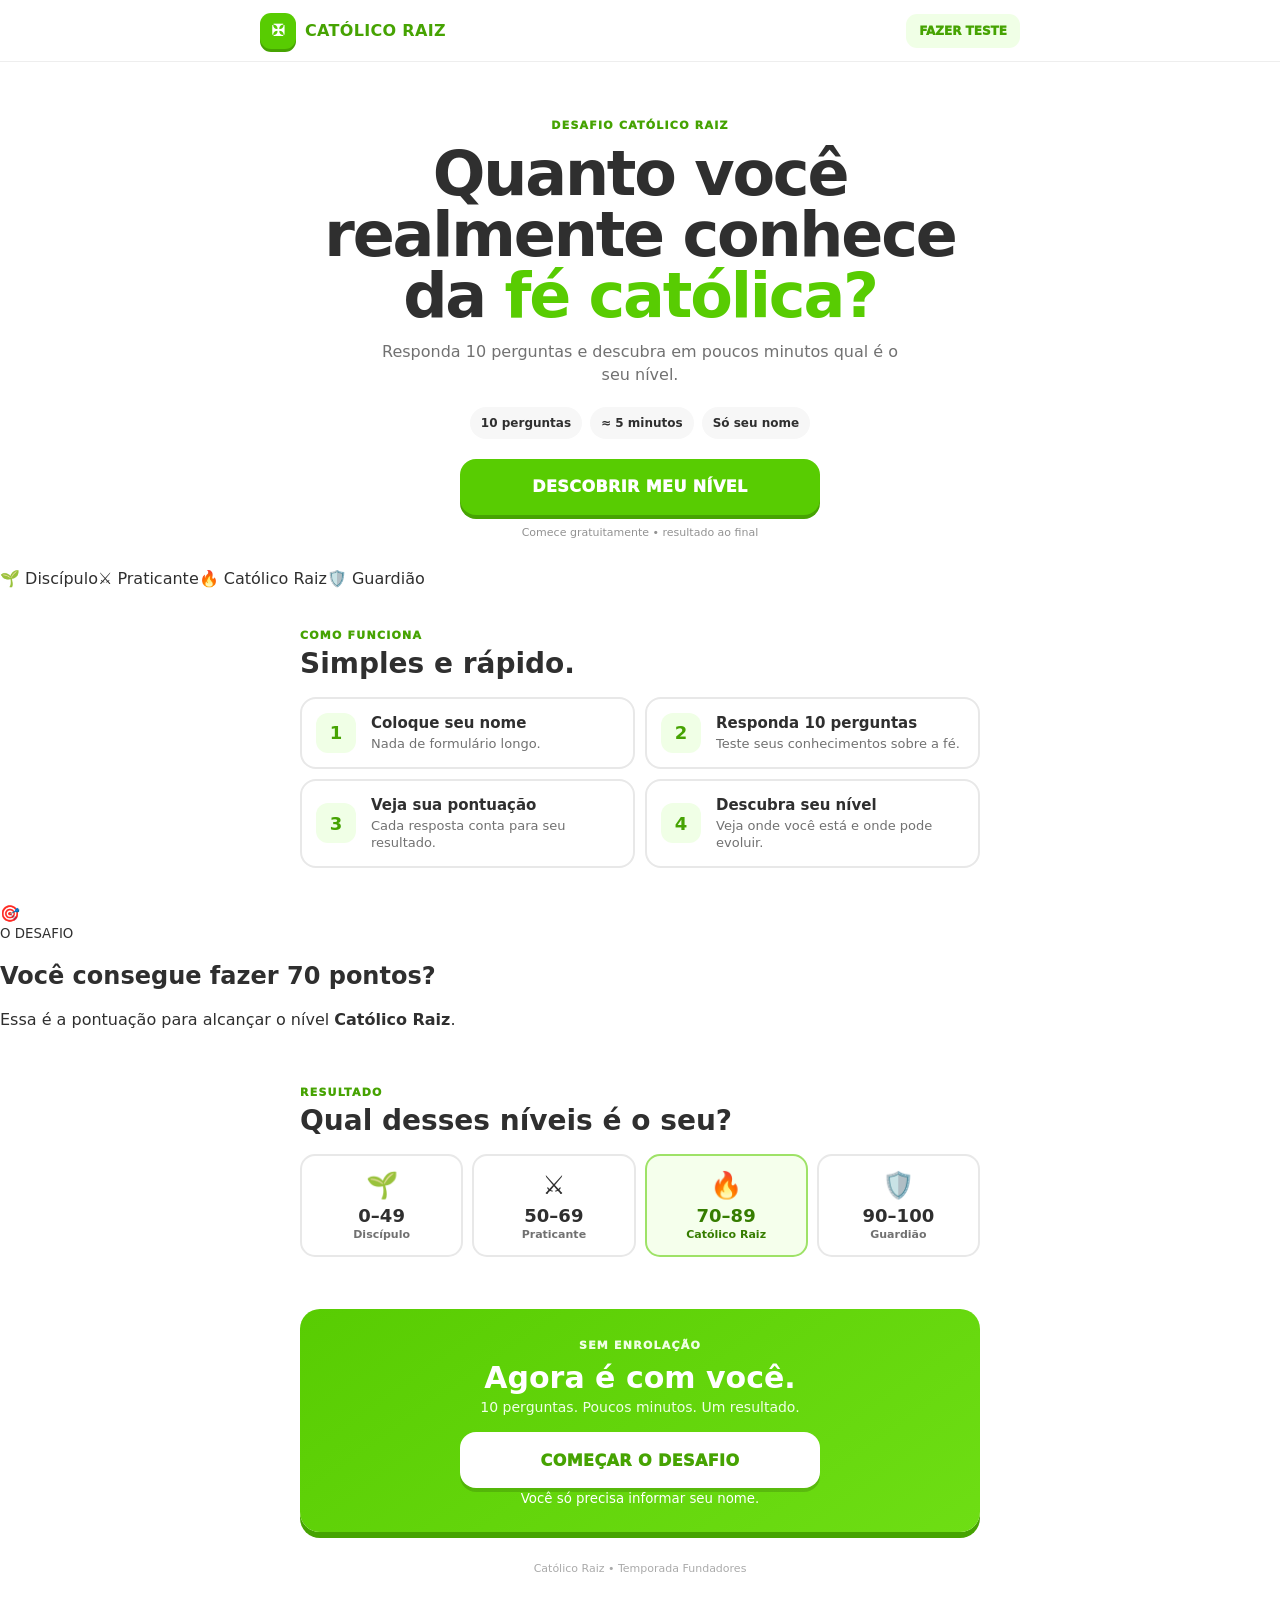
==== commit 0b4fca16: "Otimizar landing page mobile para conversao no desafio" ====
--- a/index.html
+++ b/index.html
@@ -1 +1 @@
-<!doctype html><html lang="pt-BR"><head><meta charset="utf-8"><meta name="viewport" content="width=device-width,initial-scale=1,viewport-fit=cover"><meta name="theme-color" content="#ffffff"><title>Católico Raiz — Prove seu conhecimento</title><meta name="description" content="10 perguntas, 5 minutos e um resultado. Descubra seu nível no Desafio Católico Raiz."><link rel="icon" href="/favicon.svg" type="image/svg+xml"><link rel="prefetch" href="/quiz"><link rel="prefetch" href="/quiz-data.v1.json" as="fetch" crossorigin="anonymous"><link rel="stylesheet" href="/landing.css"></head><body><header class="top"><a class="brand" href="/"><span>✠</span><b>CATÓLICO RAIZ</b></a><a class="mini-cta" href="/quiz">COMEÇAR</a></header><main><section class="hero"><div class="hero-mark">✠</div><span class="eyebrow">DESAFIO CATÓLICO RAIZ</span><h1>Você diz que conhece a fé.<br><em>Agora é hora de provar.</em></h1><p>10 perguntas. 5 minutos. Um resultado que mostra seu nível.</p><div class="quick-facts"><span>⚡ 100 XP</span><span>❤️ 5 vidas</span><span>⏱️ 5 min</span></div><a class="cta" href="/quiz">COMEÇAR O DESAFIO</a><small>Sem cadastro. Só seu nome.</small></section><section class="section"><div class="section-head"><span>COMO FUNCIONA</span><h2>É simples. Você entra e joga.</h2></div><div class="steps"><article><b>1</b><div><strong>Entre</strong><p>Informe apenas seu nome.</p></div></article><article><b>2</b><div><strong>Responda</strong><p>São 10 perguntas sobre a fé católica.</p></div></article><article><b>3</b><div><strong>Some XP</strong><p>Cada acerto vale 10 pontos.</p></div></article><article><b>4</b><div><strong>Receba seu nível</strong><p>Seu resultado define o próximo passo.</p></div></article></div></section><section class="rule-card"><div><span class="rule-icon">🎯</span><strong>Seu objetivo</strong><p>Chegar a pelo menos <b>70 pontos</b> e conquistar o nível <b>Católico Raiz</b>.</p></div></section><section class="section"><div class="section-head"><span>SEU RESULTADO</span><h2>Quatro níveis. Onde você chega?</h2></div><div class="levels"><div><span>🌱</span><b>0–49</b><small>Discípulo</small></div><div><span>⚔️</span><b>50–69</b><small>Praticante</small></div><div class="hot"><span>🔥</span><b>70–89</b><small>Católico Raiz</small></div><div><span>🛡️</span><b>90–100</b><small>Guardião</small></div></div></section><section class="final"><span class="eyebrow">PRONTO?</span><h2>Descubra seu nível agora.</h2><p>Você só precisa de alguns minutos.</p><a class="cta" href="/quiz">EU TOPO O DESAFIO</a></section></main><footer>Desafio Católico Raiz • Temporada Fundadores</footer><script defer src="/attribution.js"></script><script defer src="/config.js"></script><script defer src="/tracking.js"></script></body></html>+<!doctype html><html lang="pt-BR"><head><meta charset="utf-8"><meta name="viewport" content="width=device-width,initial-scale=1,viewport-fit=cover"><meta name="theme-color" content="#ffffff"><title>Católico Raiz — Descubra seu nível</title><meta name="description" content="Responda 10 perguntas sobre a fé católica e descubra seu nível no Desafio Católico Raiz. Leva poucos minutos e pede apenas seu nome."><link rel="icon" href="/favicon.svg" type="image/svg+xml"><link rel="prefetch" href="/quiz"><link rel="prefetch" href="/quiz-data.v1.json" as="fetch" crossorigin="anonymous"><link rel="stylesheet" href="/landing.css"></head><body><header class="top"><a class="brand" href="/"><span>✠</span><b>CATÓLICO RAIZ</b></a><a class="mini-cta" href="/quiz">FAZER TESTE</a></header><main><section class="hero"><span class="eyebrow">DESAFIO CATÓLICO RAIZ</span><h1>Quanto você realmente conhece da <em>fé católica?</em></h1><p class="hero-copy">Responda 10 perguntas e descubra em poucos minutos qual é o seu nível.</p><div class="quick-facts"><span>10 perguntas</span><span>≈ 5 minutos</span><span>Só seu nome</span></div><a class="cta" href="/quiz">DESCOBRIR MEU NÍVEL</a><small>Comece gratuitamente • resultado ao final</small></section><section class="proof-strip"><span>🌱 Discípulo</span><span>⚔️ Praticante</span><span>🔥 Católico Raiz</span><span>🛡️ Guardião</span></section><section class="section compact"><div class="section-head centered"><span>COMO FUNCIONA</span><h2>Simples e rápido.</h2></div><div class="steps"><article><b>1</b><div><strong>Coloque seu nome</strong><p>Nada de formulário longo.</p></div></article><article><b>2</b><div><strong>Responda 10 perguntas</strong><p>Teste seus conhecimentos sobre a fé.</p></div></article><article><b>3</b><div><strong>Veja sua pontuação</strong><p>Cada resposta conta para seu resultado.</p></div></article><article><b>4</b><div><strong>Descubra seu nível</strong><p>Veja onde você está e onde pode evoluir.</p></div></article></div></section><section class="challenge-card"><span>🎯</span><div><small>O DESAFIO</small><h2>Você consegue fazer 70 pontos?</h2><p>Essa é a pontuação para alcançar o nível <b>Católico Raiz</b>.</p></div></section><section class="section compact"><div class="section-head centered"><span>RESULTADO</span><h2>Qual desses níveis é o seu?</h2></div><div class="levels"><div><span>🌱</span><b>0–49</b><small>Discípulo</small></div><div><span>⚔️</span><b>50–69</b><small>Praticante</small></div><div class="hot"><span>🔥</span><b>70–89</b><small>Católico Raiz</small></div><div><span>🛡️</span><b>90–100</b><small>Guardião</small></div></div></section><section class="final"><span class="eyebrow">SEM ENROLAÇÃO</span><h2>Agora é com você.</h2><p>10 perguntas. Poucos minutos. Um resultado.</p><a class="cta" href="/quiz">COMEÇAR O DESAFIO</a><small>Você só precisa informar seu nome.</small></section></main><footer>Católico Raiz • Temporada Fundadores</footer><script defer src="/attribution.js"></script><script defer src="/config.js"></script><script defer src="/tracking.js"></script></body></html>
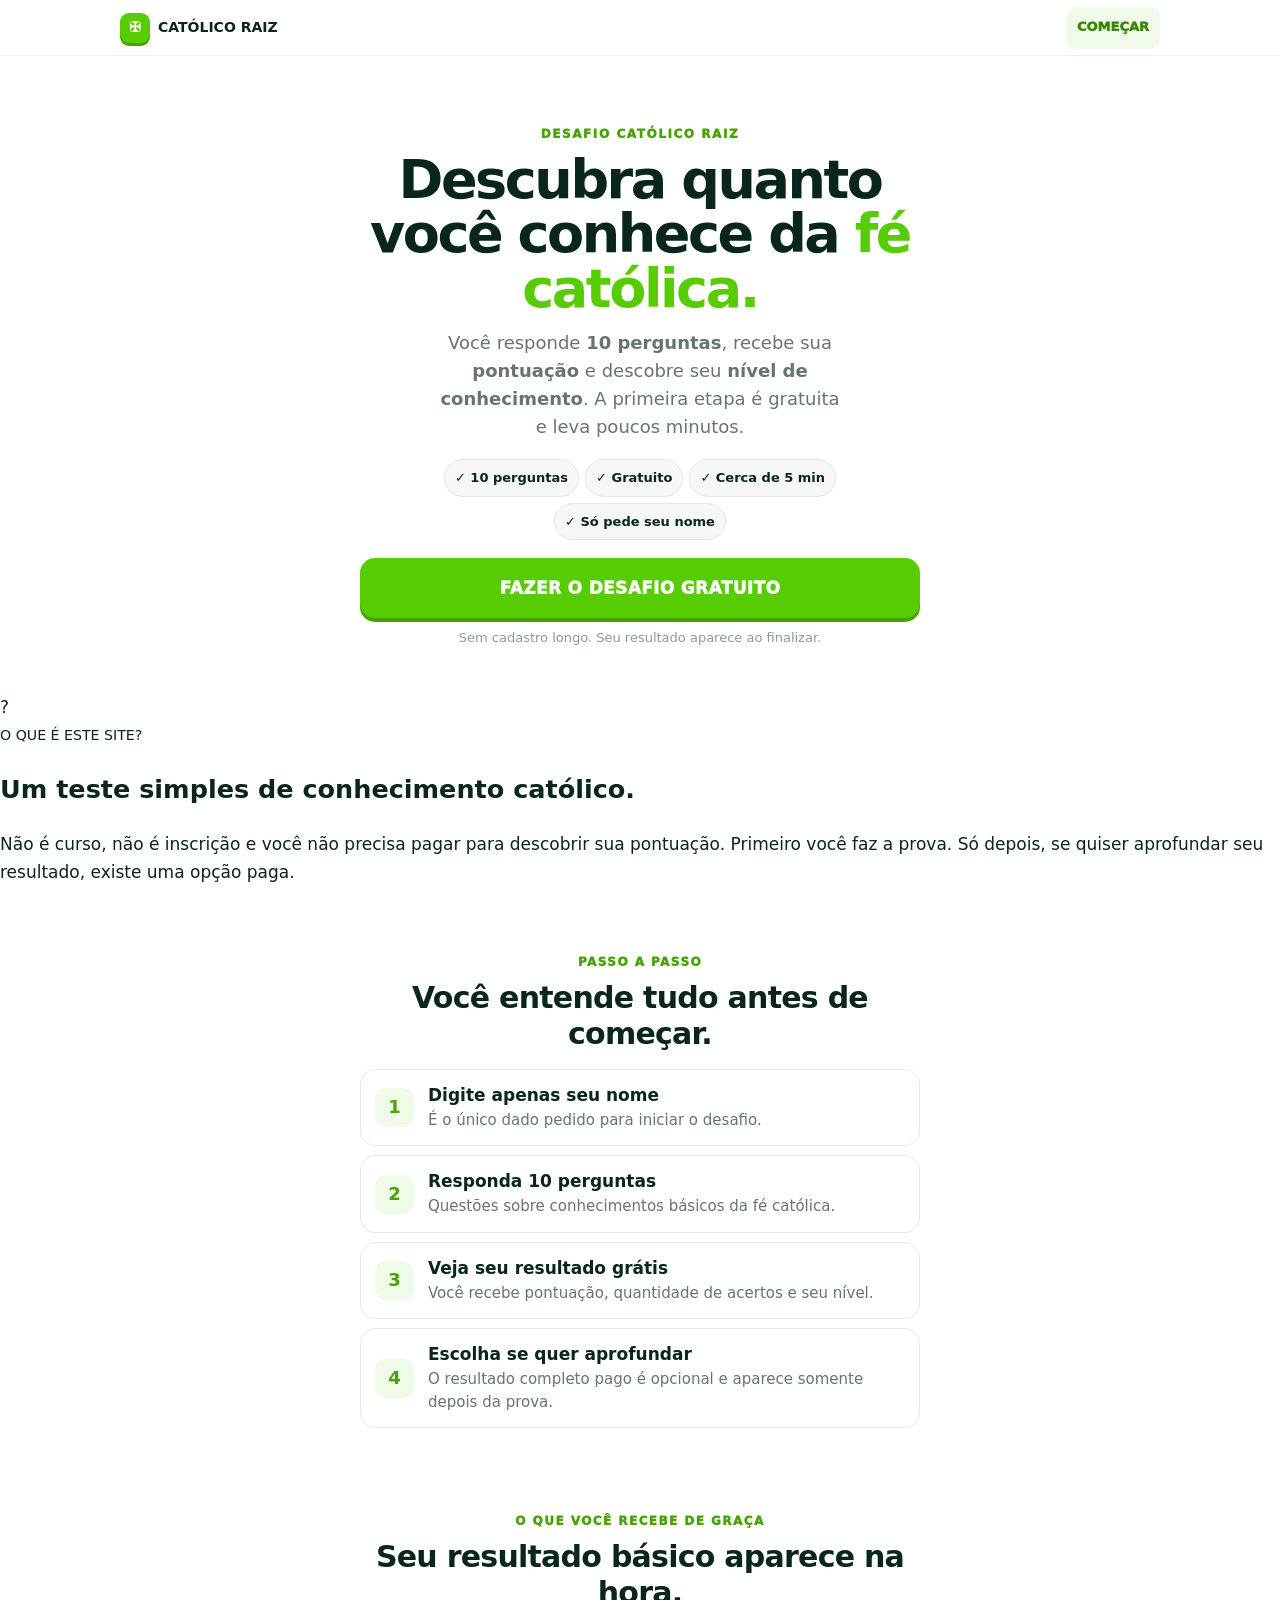
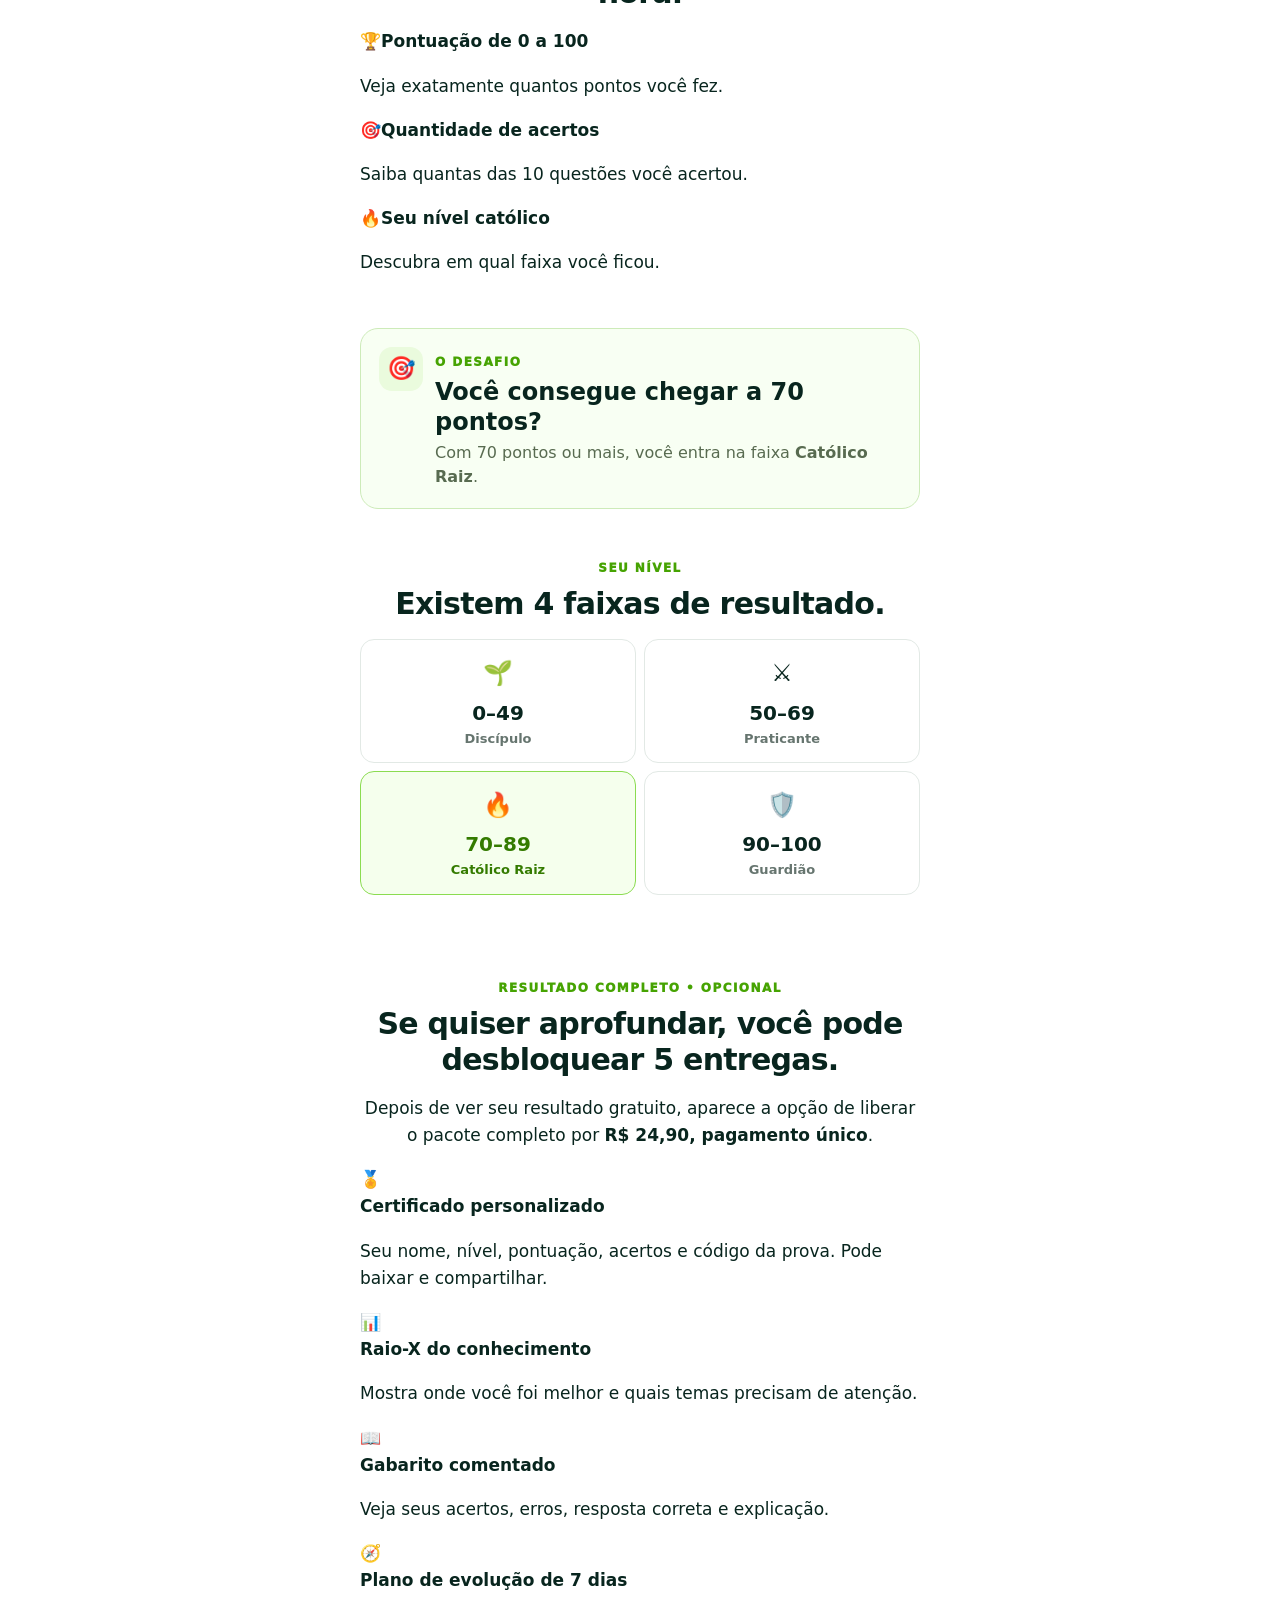
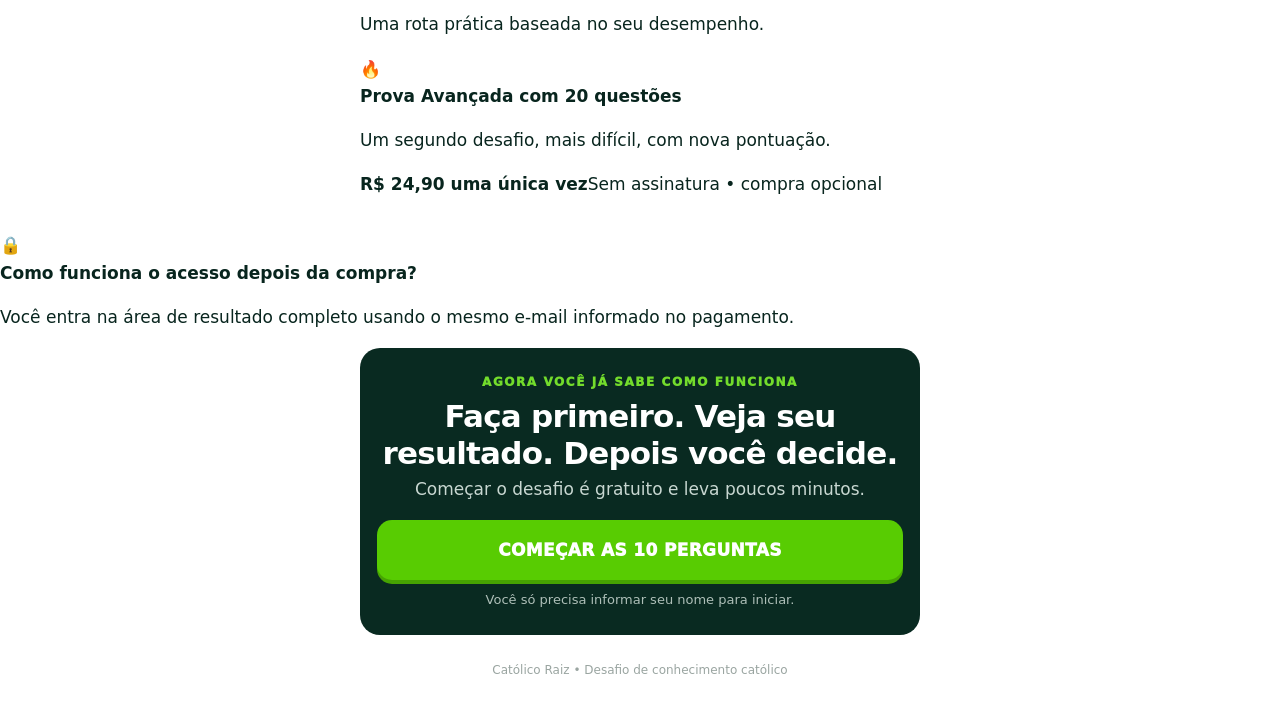
==== commit e1a82b6d: "Deixar landing autoexplicativa e clara sobre desafio e entregas" ====
--- a/index.html
+++ b/index.html
@@ -1 +1 @@
-<!doctype html><html lang="pt-BR"><head><meta charset="utf-8"><meta name="viewport" content="width=device-width,initial-scale=1,viewport-fit=cover"><meta name="theme-color" content="#ffffff"><title>Católico Raiz — Descubra seu nível</title><meta name="description" content="Responda 10 perguntas sobre a fé católica e descubra seu nível no Desafio Católico Raiz. Leva poucos minutos e pede apenas seu nome."><link rel="icon" href="/favicon.svg" type="image/svg+xml"><link rel="prefetch" href="/quiz"><link rel="prefetch" href="/quiz-data.v1.json" as="fetch" crossorigin="anonymous"><link rel="stylesheet" href="/landing.css"></head><body><header class="top"><a class="brand" href="/"><span>✠</span><b>CATÓLICO RAIZ</b></a><a class="mini-cta" href="/quiz">FAZER TESTE</a></header><main><section class="hero"><span class="eyebrow">DESAFIO CATÓLICO RAIZ</span><h1>Quanto você realmente conhece da <em>fé católica?</em></h1><p class="hero-copy">Responda 10 perguntas e descubra em poucos minutos qual é o seu nível.</p><div class="quick-facts"><span>10 perguntas</span><span>≈ 5 minutos</span><span>Só seu nome</span></div><a class="cta" href="/quiz">DESCOBRIR MEU NÍVEL</a><small>Comece gratuitamente • resultado ao final</small></section><section class="proof-strip"><span>🌱 Discípulo</span><span>⚔️ Praticante</span><span>🔥 Católico Raiz</span><span>🛡️ Guardião</span></section><section class="section compact"><div class="section-head centered"><span>COMO FUNCIONA</span><h2>Simples e rápido.</h2></div><div class="steps"><article><b>1</b><div><strong>Coloque seu nome</strong><p>Nada de formulário longo.</p></div></article><article><b>2</b><div><strong>Responda 10 perguntas</strong><p>Teste seus conhecimentos sobre a fé.</p></div></article><article><b>3</b><div><strong>Veja sua pontuação</strong><p>Cada resposta conta para seu resultado.</p></div></article><article><b>4</b><div><strong>Descubra seu nível</strong><p>Veja onde você está e onde pode evoluir.</p></div></article></div></section><section class="challenge-card"><span>🎯</span><div><small>O DESAFIO</small><h2>Você consegue fazer 70 pontos?</h2><p>Essa é a pontuação para alcançar o nível <b>Católico Raiz</b>.</p></div></section><section class="section compact"><div class="section-head centered"><span>RESULTADO</span><h2>Qual desses níveis é o seu?</h2></div><div class="levels"><div><span>🌱</span><b>0–49</b><small>Discípulo</small></div><div><span>⚔️</span><b>50–69</b><small>Praticante</small></div><div class="hot"><span>🔥</span><b>70–89</b><small>Católico Raiz</small></div><div><span>🛡️</span><b>90–100</b><small>Guardião</small></div></div></section><section class="final"><span class="eyebrow">SEM ENROLAÇÃO</span><h2>Agora é com você.</h2><p>10 perguntas. Poucos minutos. Um resultado.</p><a class="cta" href="/quiz">COMEÇAR O DESAFIO</a><small>Você só precisa informar seu nome.</small></section></main><footer>Católico Raiz • Temporada Fundadores</footer><script defer src="/attribution.js"></script><script defer src="/config.js"></script><script defer src="/tracking.js"></script></body></html>+<!doctype html><html lang="pt-BR"><head><meta charset="utf-8"><meta name="viewport" content="width=device-width,initial-scale=1,viewport-fit=cover"><meta name="theme-color" content="#ffffff"><title>Católico Raiz — Descubra seu nível</title><meta name="description" content="Faça gratuitamente 10 perguntas sobre a fé católica, veja sua pontuação e descubra seu nível. Depois, se quiser, desbloqueie Certificado, Raio-X, Gabarito Comentado, Plano de Evolução e Prova Avançada."><link rel="icon" href="/favicon.svg" type="image/svg+xml"><link rel="prefetch" href="/quiz"><link rel="prefetch" href="/quiz-data.v1.json" as="fetch" crossorigin="anonymous"><link rel="stylesheet" href="/landing.css"></head><body><header class="top"><a class="brand" href="/"><span>✠</span><b>CATÓLICO RAIZ</b></a><a class="mini-cta" href="/quiz">COMEÇAR</a></header><main><section class="hero"><span class="eyebrow">DESAFIO CATÓLICO RAIZ</span><h1>Descubra quanto você conhece da <em>fé católica.</em></h1><p class="hero-copy">Você responde <b>10 perguntas</b>, recebe sua <b>pontuação</b> e descobre seu <b>nível de conhecimento</b>. A primeira etapa é gratuita e leva poucos minutos.</p><div class="quick-facts"><span>✓ 10 perguntas</span><span>✓ Gratuito</span><span>✓ Cerca de 5 min</span><span>✓ Só pede seu nome</span></div><a class="cta" href="/quiz">FAZER O DESAFIO GRATUITO</a><small>Sem cadastro longo. Seu resultado aparece ao finalizar.</small></section><section class="explain-card"><div class="explain-icon">?</div><div><small>O QUE É ESTE SITE?</small><h2>Um teste simples de conhecimento católico.</h2><p>Não é curso, não é inscrição e você não precisa pagar para descobrir sua pontuação. Primeiro você faz a prova. Só depois, se quiser aprofundar seu resultado, existe uma opção paga.</p></div></section><section class="section compact"><div class="section-head centered"><span>PASSO A PASSO</span><h2>Você entende tudo antes de começar.</h2></div><div class="steps"><article><b>1</b><div><strong>Digite apenas seu nome</strong><p>É o único dado pedido para iniciar o desafio.</p></div></article><article><b>2</b><div><strong>Responda 10 perguntas</strong><p>Questões sobre conhecimentos básicos da fé católica.</p></div></article><article><b>3</b><div><strong>Veja seu resultado grátis</strong><p>Você recebe pontuação, quantidade de acertos e seu nível.</p></div></article><article><b>4</b><div><strong>Escolha se quer aprofundar</strong><p>O resultado completo pago é opcional e aparece somente depois da prova.</p></div></article></div></section><section class="section compact"><div class="section-head centered"><span>O QUE VOCÊ RECEBE DE GRAÇA</span><h2>Seu resultado básico aparece na hora.</h2></div><div class="free-grid"><article><span>🏆</span><strong>Pontuação de 0 a 100</strong><p>Veja exatamente quantos pontos você fez.</p></article><article><span>🎯</span><strong>Quantidade de acertos</strong><p>Saiba quantas das 10 questões você acertou.</p></article><article><span>🔥</span><strong>Seu nível católico</strong><p>Descubra em qual faixa você ficou.</p></article></div></section><section class="challenge-card"><span>🎯</span><div><small>O DESAFIO</small><h2>Você consegue chegar a 70 pontos?</h2><p>Com 70 pontos ou mais, você entra na faixa <b>Católico Raiz</b>.</p></div></section><section class="section compact"><div class="section-head centered"><span>SEU NÍVEL</span><h2>Existem 4 faixas de resultado.</h2></div><div class="levels"><div><span>🌱</span><b>0–49</b><small>Discípulo</small></div><div><span>⚔️</span><b>50–69</b><small>Praticante</small></div><div class="hot"><span>🔥</span><b>70–89</b><small>Católico Raiz</small></div><div><span>🛡️</span><b>90–100</b><small>Guardião</small></div></div></section><section class="section paid-section"><div class="section-head centered"><span>RESULTADO COMPLETO • OPCIONAL</span><h2>Se quiser aprofundar, você pode desbloquear 5 entregas.</h2><p class="section-copy">Depois de ver seu resultado gratuito, aparece a opção de liberar o pacote completo por <b>R$ 24,90, pagamento único</b>.</p></div><div class="deliveries"><article><span>🏅</span><div><strong>Certificado personalizado</strong><p>Seu nome, nível, pontuação, acertos e código da prova. Pode baixar e compartilhar.</p></div></article><article><span>📊</span><div><strong>Raio-X do conhecimento</strong><p>Mostra onde você foi melhor e quais temas precisam de atenção.</p></div></article><article><span>📖</span><div><strong>Gabarito comentado</strong><p>Veja seus acertos, erros, resposta correta e explicação.</p></div></article><article><span>🧭</span><div><strong>Plano de evolução de 7 dias</strong><p>Uma rota prática baseada no seu desempenho.</p></div></article><article><span>🔥</span><div><strong>Prova Avançada com 20 questões</strong><p>Um segundo desafio, mais difícil, com nova pontuação.</p></div></article></div><div class="price-note"><b>R$ 24,90 uma única vez</b><span>Sem assinatura • compra opcional</span></div></section><section class="clarity-card"><span>🔒</span><div><strong>Como funciona o acesso depois da compra?</strong><p>Você entra na área de resultado completo usando o mesmo e-mail informado no pagamento.</p></div></section><section class="final"><span class="eyebrow">AGORA VOCÊ JÁ SABE COMO FUNCIONA</span><h2>Faça primeiro. Veja seu resultado. Depois você decide.</h2><p>Começar o desafio é gratuito e leva poucos minutos.</p><a class="cta" href="/quiz">COMEÇAR AS 10 PERGUNTAS</a><small>Você só precisa informar seu nome para iniciar.</small></section></main><footer>Católico Raiz • Desafio de conhecimento católico</footer><script defer src="/attribution.js"></script><script defer src="/config.js"></script><script defer src="/tracking.js"></script></body></html>
--- a/landing.css
+++ b/landing.css
@@ -1 +1,19 @@
-:root{--g:#58cc02;--gd:#46a302;--ink:#2f2f2f;--muted:#717171;--line:#e8e8e8;--soft:#f7f7f7;--blue:#1cb0f6;--yellow:#ffc800;--red:#ff4b4b}*{box-sizing:border-box}html{-webkit-text-size-adjust:100%;text-size-adjust:100%}body{margin:0;background:#fff;color:var(--ink);font-family:system-ui,-apple-system,BlinkMacSystemFont,"Segoe UI",sans-serif}a{text-decoration:none;color:inherit}.top{position:sticky;top:0;z-index:20;height:62px;padding:0 16px;display:flex;align-items:center;justify-content:space-between;background:rgba(255,255,255,.96);border-bottom:1px solid #eee;backdrop-filter:blur(10px)}.brand{display:flex;align-items:center;gap:9px;color:var(--gd);font-weight:1000;letter-spacing:.02em}.brand span{width:36px;height:36px;border-radius:11px;background:var(--g);color:#fff;display:grid;place-items:center;box-shadow:0 3px 0 var(--gd)}.mini-cta{padding:10px 13px;border-radius:11px;background:#f0ffe6;color:var(--gd);font-size:12px;font-weight:1000}.hero,.section,.rule-card,.final,footer{width:min(680px,92%);margin-left:auto;margin-right:auto}.hero{padding:34px 0 30px;text-align:center}.hero-mark{width:74px;height:74px;margin:0 auto 18px;border-radius:22px;display:grid;place-items:center;background:var(--g);color:#fff;font-size:38px;font-weight:1000;box-shadow:0 5px 0 var(--gd)}.eyebrow{font-size:11px;font-weight:1000;letter-spacing:.11em;color:var(--gd)}h1{font-size:clamp(38px,11vw,62px);line-height:.98;margin:11px 0 14px;letter-spacing:-.035em}h1 em{font-style:normal;color:var(--g)}.hero>p{margin:0 auto;max-width:520px;color:var(--muted);font-size:16px;line-height:1.45}.quick-facts{display:flex;justify-content:center;gap:8px;flex-wrap:wrap;margin:20px 0}.quick-facts span{padding:9px 11px;border-radius:999px;background:var(--soft);font-size:12px;font-weight:900}.cta{width:100%;min-height:56px;padding:15px 18px;border-radius:16px;background:var(--g);color:#fff;display:flex;align-items:center;justify-content:center;font-weight:1000;letter-spacing:.025em;box-shadow:0 4px 0 var(--gd);touch-action:manipulation}.cta:active{transform:translateY(2px);box-shadow:0 2px 0 var(--gd)}.hero small{display:block;margin-top:11px;color:#929292;font-size:11px}.section{padding:28px 0}.section-head span{font-size:11px;color:var(--gd);font-weight:1000;letter-spacing:.11em}.section-head h2{margin:6px 0 18px;font-size:28px;line-height:1.08}.steps{display:grid;gap:10px}.steps article{display:grid;grid-template-columns:44px 1fr;gap:11px;align-items:center;padding:14px;border:2px solid var(--line);border-radius:16px;background:#fff}.steps article>b{width:40px;height:40px;border-radius:12px;display:grid;place-items:center;background:#f0ffe6;color:var(--gd);font-size:18px}.steps strong{font-size:15px}.steps p{margin:3px 0 0;color:var(--muted);font-size:13px;line-height:1.35}.rule-card{padding:16px;border:2px solid #dff4cf;border-radius:18px;background:#fbfff8}.rule-card>div:first-child{display:grid;grid-template-columns:42px 1fr;column-gap:10px;align-items:center}.rule-card strong{font-size:15px}.rule-card p{margin:3px 0 0;color:#56634f;font-size:13px;line-height:1.4}.rule-icon{grid-row:1/3;width:40px;height:40px;border-radius:12px;background:#eefbe4;display:grid;place-items:center;font-size:22px}.retry-note{margin-top:12px;padding-top:12px;border-top:1px solid #dff0d6;display:flex;gap:9px;align-items:flex-start}.retry-note span{font-size:20px;color:var(--blue);font-weight:1000}.levels{display:grid;grid-template-columns:repeat(2,1fr);gap:9px}.levels>div{padding:14px 10px;border:2px solid var(--line);border-radius:15px;text-align:center;background:#fff}.levels span,.levels b,.levels small{display:block}.levels span{font-size:26px}.levels b{margin:5px 0 2px;font-size:18px}.levels small{color:var(--muted);font-size:11px;font-weight:800}.levels .hot{border-color:#9ee267;background:#f5ffec}.levels .hot b,.levels .hot small{color:#367d00}.final{margin-top:16px;margin-bottom:26px;padding:25px 18px;border-radius:20px;text-align:center;background:linear-gradient(145deg,#58cc02,#6ede14);color:#fff;box-shadow:0 6px 0 var(--gd)}.final .eyebrow{color:#efffe5}.final h2{margin:7px 0 4px;font-size:30px}.final p{margin:0 0 17px;color:#efffe7;font-size:14px}.final .cta{background:#fff;color:var(--gd);box-shadow:0 4px 0 rgba(0,0,0,.14)}footer{padding:4px 0 28px;text-align:center;color:#aaa;font-size:11px}@media(min-width:640px){.top{padding:0 max(20px,calc((100vw - 760px)/2))}.hero{padding-top:52px}.hero .cta,.final .cta{max-width:360px;margin-left:auto;margin-right:auto}.steps{grid-template-columns:1fr 1fr}.levels{grid-template-columns:repeat(4,1fr)}.section{padding:36px 0}.rule-card{padding:20px}}@media(prefers-reduced-motion:reduce){*{scroll-behavior:auto!important;transition:none!important}}+:root{--g:#58cc02;--gd:#46a302;--ink:#08251e;--muted:#66756f;--line:#e2e9e5;--soft:#f5f8f6}*{box-sizing:border-box}html{-webkit-text-size-adjust:100%;text-size-adjust:100%;scroll-behavior:smooth}body{margin:0;background:#fff;color:var(--ink);font-family:system-ui,-apple-system,BlinkMacSystemFont,"Segoe UI",sans-serif;overflow-x:hidden}a{text-decoration:none;color:inherit}.top{position:sticky;top:0;z-index:20;width:100%;height:56px;padding-left:max(16px,env(safe-area-inset-left));padding-right:max(16px,env(safe-area-inset-right));display:flex;align-items:center;justify-content:space-between;background:rgba(255,255,255,.97);border-bottom:1px solid #edf1ef;backdrop-filter:blur(12px)}.brand{display:flex;align-items:center;gap:8px;font-size:12px;font-weight:950}.brand span{width:30px;height:30px;border-radius:9px;background:var(--g);color:#fff;display:grid;place-items:center;box-shadow:0 3px 0 var(--gd)}.mini-cta{padding:9px 11px;border-radius:10px;background:#effbe8;color:#398700;font-size:10px;font-weight:950}.hero,.section,.challenge-card,.final,footer,.proof-strip{width:calc(100% - 32px);max-width:520px;margin-left:auto;margin-right:auto}.hero{min-height:calc(100svh - 56px);padding:34px 0 26px;display:flex;flex-direction:column;justify-content:center;text-align:center}.eyebrow{display:block;font-size:10px;font-weight:950;letter-spacing:.13em;color:var(--gd)}h1{margin:10px auto 13px;font-size:clamp(36px,11.5vw,49px);line-height:1.01;letter-spacing:-.045em}h1 em{font-style:normal;color:var(--g)}.hero-copy{margin:0 auto;max-width:410px;color:var(--muted);font-size:15px;line-height:1.45}.quick-facts{display:flex;justify-content:center;gap:6px;flex-wrap:wrap;margin:18px 0}.quick-facts span{padding:8px 9px;border:1px solid var(--line);border-radius:999px;background:var(--soft);font-size:10px;font-weight:850}.cta{width:100%;min-height:58px;padding:15px 16px;border-radius:15px;background:var(--g);color:#fff;display:flex;align-items:center;justify-content:center;text-align:center;font-size:14px;font-weight:950;letter-spacing:.02em;box-shadow:0 4px 0 var(--gd);touch-action:manipulation}.cta:active{transform:translateY(2px);box-shadow:0 2px 0 var(--gd)}.hero small,.final small{display:block;margin-top:11px;color:#8b9893;font-size:10px}.proof-strip{display:grid;grid-template-columns:1fr 1fr;gap:7px;padding:8px;border:1px solid var(--line);border-radius:16px;background:var(--soft)}.proof-strip span{padding:9px 4px;border-radius:10px;background:#fff;text-align:center;font-size:10px;font-weight:850}.section{padding:34px 0 26px}.section-head{text-align:center}.section-head span,.challenge-card small{font-size:10px;color:var(--gd);font-weight:950;letter-spacing:.12em}.section-head h2{margin:6px 0 17px;font-size:27px;line-height:1.08;letter-spacing:-.025em}.steps{display:flex;flex-direction:column;gap:9px}.steps article{display:grid;grid-template-columns:42px minmax(0,1fr);gap:11px;align-items:center;width:100%;padding:14px;border:1.5px solid var(--line);border-radius:15px;background:#fff}.steps article>b{width:39px;height:39px;border-radius:11px;display:grid;place-items:center;background:#effbe8;color:var(--gd);font-size:16px}.steps strong{display:block;font-size:14px}.steps p{margin:2px 0 0;color:var(--muted);font-size:12px;line-height:1.35}.challenge-card{display:grid;grid-template-columns:44px minmax(0,1fr);gap:12px;align-items:start;padding:18px;border:1.5px solid #cdebb9;border-radius:18px;background:#f8fff3}.challenge-card>span{width:44px;height:44px;border-radius:13px;display:grid;place-items:center;background:#eafbdd;font-size:23px}.challenge-card h2{margin:3px 0 4px;font-size:21px;line-height:1.1}.challenge-card p{margin:0;color:#586b50;font-size:12px;line-height:1.45}.levels{display:grid;grid-template-columns:1fr 1fr;gap:8px}.levels>div{padding:14px 7px;border:1.5px solid var(--line);border-radius:14px;text-align:center;background:#fff}.levels span,.levels b,.levels small{display:block}.levels span{font-size:24px}.levels b{margin:4px 0 1px;font-size:17px}.levels small{color:var(--muted);font-size:10px;font-weight:800}.levels .hot{border-color:#8bdc51;background:#f5ffed}.levels .hot b,.levels .hot small{color:#347b00}.final{margin-top:10px;margin-bottom:24px;padding:26px 17px calc(26px + env(safe-area-inset-bottom));border-radius:20px;text-align:center;background:#092a21;color:#fff}.final .eyebrow{color:#73dc2c}.final h2{margin:7px 0 5px;font-size:29px;letter-spacing:-.025em}.final p{margin:0 0 17px;color:#c8d7d1;font-size:13px}.final small{color:#aebfb8}footer{padding:2px 0 calc(26px + env(safe-area-inset-bottom));text-align:center;color:#9aa5a1;font-size:10px}@media(max-width:370px){.top{padding-left:12px;padding-right:12px}.hero,.section,.challenge-card,.final,footer,.proof-strip{width:calc(100% - 24px)}.hero{padding-top:26px}h1{font-size:35px}.hero-copy{font-size:14px}.quick-facts span{padding:7px;font-size:9px}.section-head h2{font-size:25px}.challenge-card{grid-template-columns:40px minmax(0,1fr);padding:15px}.challenge-card>span{width:40px;height:40px}}@media(min-width:700px){.top{padding-left:max(24px,calc((100vw - 1040px)/2));padding-right:max(24px,calc((100vw - 1040px)/2))}.hero,.section,.challenge-card,.final,.proof-strip{max-width:560px}.hero{min-height:auto;padding-top:70px;padding-bottom:46px}h1{font-size:54px}.section{padding:44px 0 34px}}@media(prefers-reduced-motion:reduce){*{scroll-behavior:auto!important;transition:none!important}}
+
+/* LEITURA CONFORTÁVEL — prioridade para público mais velho */
+html{font-size:17px}
+body{line-height:1.6}
+.brand{font-size:14px}.mini-cta{font-size:13px;min-height:42px;display:flex;align-items:center}
+.eyebrow,.section-head span,.challenge-card small{font-size:12px;line-height:1.4}
+.hero-copy{font-size:18px;line-height:1.55}
+.quick-facts span{font-size:13px;line-height:1.35;padding:9px 10px}
+.cta{font-size:17px;min-height:60px;line-height:1.3}
+.hero small,.final small{font-size:13px;line-height:1.45}
+.proof-strip span{font-size:13px;line-height:1.4;padding:10px 5px}
+.section-head h2{font-size:30px;line-height:1.2}
+.steps strong{font-size:17px;line-height:1.35}.steps p{font-size:15px;line-height:1.5}.steps article>b{font-size:18px}
+.challenge-card h2{font-size:24px;line-height:1.25}.challenge-card p{font-size:16px;line-height:1.55}
+.levels b{font-size:20px}.levels small{font-size:13px;line-height:1.4}
+.final h2{font-size:31px;line-height:1.2}.final p{font-size:17px;line-height:1.5}
+footer{font-size:12px}
+@media(max-width:370px){.hero-copy{font-size:17px}.quick-facts span{font-size:12px}.section-head h2{font-size:27px}.steps strong{font-size:16px}.steps p{font-size:14px}.challenge-card h2{font-size:22px}.challenge-card p{font-size:15px}}
